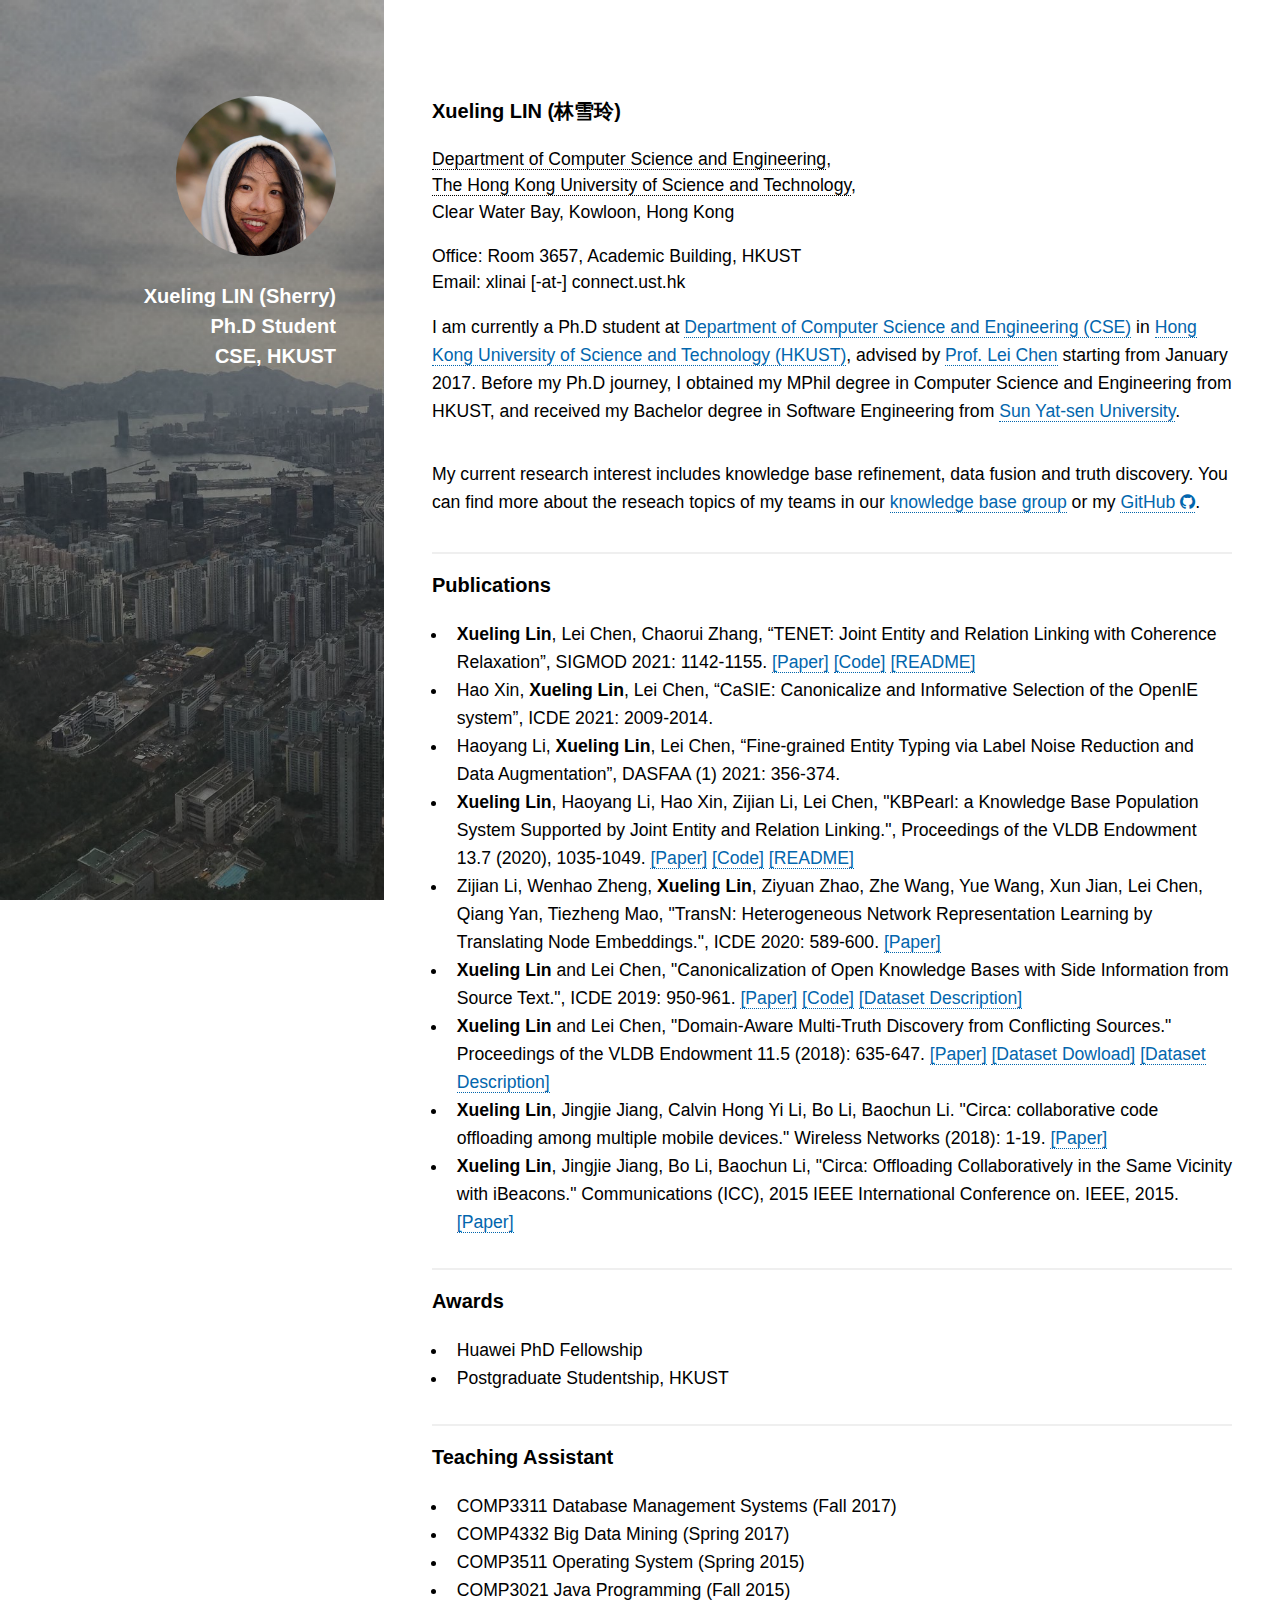
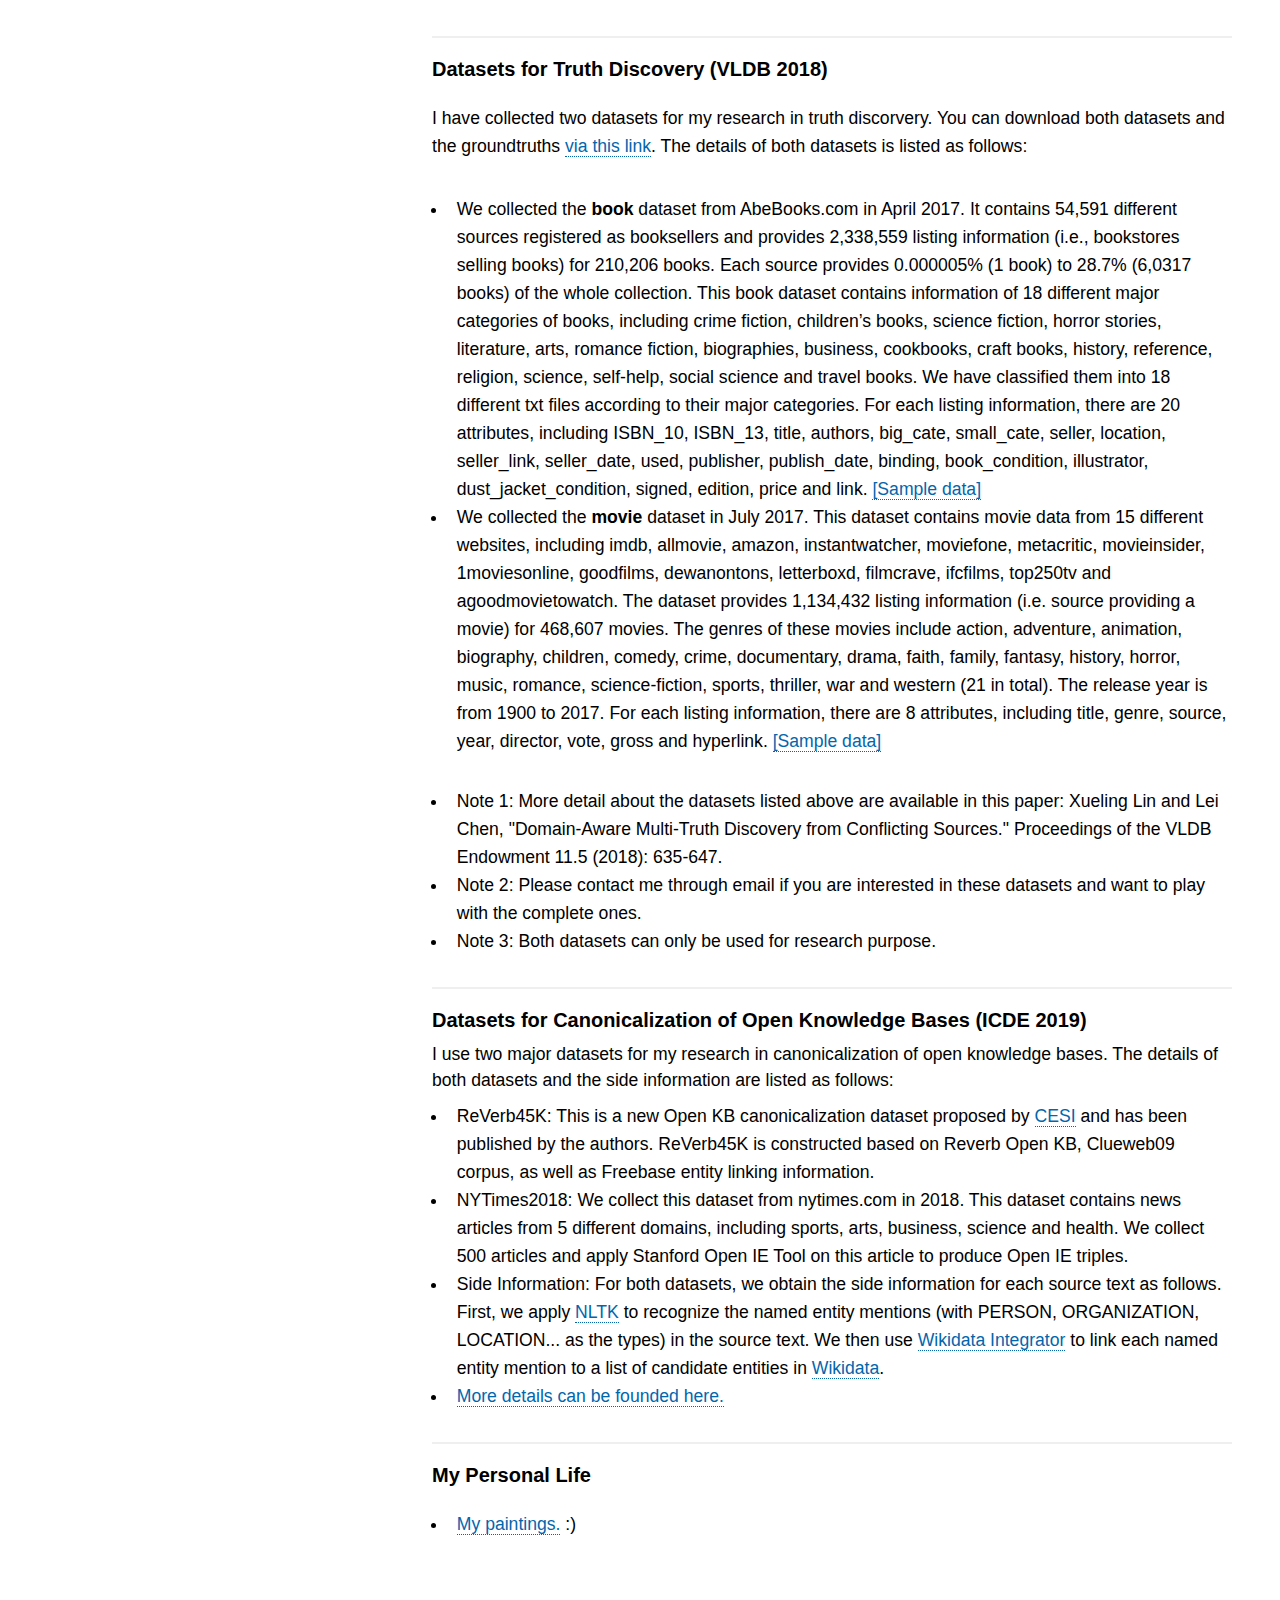
==== index.html @ dffdefed "removed duplicate links." ====
<!DOCTYPE HTML>

<html>
	<head>
		<title>Xueling Lin | The Hong Kong University of Science and Technology | CSE | HKUST</title>
		<meta http-equiv="content-type" content="text/html; charset=utf-8" />
		<meta name="description" content="" />
		<meta name="keywords" content="" />
		<!--[if lte IE 8]><script src="css/ie/html5shiv.js"></script><![endif]-->
		<script src="/js/jquery.min.js"></script>
		<script src="/js/jquery.poptrox.min.js"></script>
		<script src="/js/skel.min.js"></script>
		<script src="/js/init.js"></script>
		<noscript>
			<link rel="stylesheet" href="css/skel.css" />
			<link rel="stylesheet" href="css/style.css" />
			<link rel="stylesheet" href="css/style-xlarge.css" />
		</noscript>
		<!--[if lte IE 8]><link rel="stylesheet" href="css/ie/v8.css" /><![endif]-->
	</head>
	<body id="top">

		<!-- Header -->
			<header id="header">
				<a href="index.html" class="image avatar"><img src="images/sherry3.jpg" alt="" /></a>
				<h1><strong>Xueling LIN (Sherry)</strong></h1>
				<h1><strong>Ph.D Student</strong></h1>
				<h1><strong>CSE, HKUST</strong></h1>
			</header>

		<!-- Main -->
			<div id="main">


		
				<!-- About me -->
					<section id="aboutme">
						<header class="major">
							<h3><strong>Xueling LIN (林雪玲)</strong></h3>
						</header>
						<h4><a href= 'https://www.cse.ust.hk'>Department of Computer Science and Engineering</a>,</br>
						<a href= 'https://www.ust.hk'>The Hong Kong University of Science and Technology</a>,</br>
							Clear Water Bay, Kowloon, Hong Kong
						</h4>

						<h4>Office: Room 3657, Academic Building, HKUST</br>
						Email: xlinai [-at-] connect.ust.hk</br>
						</h4>


						<p>I am currently a Ph.D student at <a href= 'https://www.cse.ust.hk'>Department of Computer Science and Engineering (CSE)</a> in <a href= 'https://www.ust.hk'>Hong Kong University of Science and Technology (HKUST)</a>,
							advised by <a href= 'https://www.cse.ust.hk/~leichen'>Prof. Lei Chen</a> starting from January 2017.
							Before my Ph.D journey, I obtained my MPhil degree in Computer Science and Engineering from HKUST, and received my Bachelor degree in Software Engineering from <a href= 'http://www.sysu.edu.cn/en/index.htm'>Sun Yat-sen University</a>.</p>

						<p>My current research interest includes knowledge base refinement, data fusion and truth discovery. You can find more about the reseach topics of my teams in our <a href ='http://www.cse.ust.hk/knowledgegraph/home.html'>knowledge base group</a> or my <a href="https://github.com/heathersherry/Knowledge-Graph-Tutorials-and-Papers"> GitHub <span class="icon fa-github"></span></a>.</p>




					</section>

				<!-- Publication -->
					<section id="publications">
						<header class="major">
							<h3><strong>Publications</strong></h3>
						</header>

						<ul>
							<li><strong>Xueling Lin</strong>, Lei Chen, Chaorui Zhang, “TENET: Joint Entity and Relation Linking with Coherence Relaxation”, SIGMOD 2021: 1142-1155. <a href = 'https://dl.acm.org/doi/abs/10.1145/3448016.3457280'>[Paper]</a> <a href = 'https://hkustconnect-my.sharepoint.com/:u:/g/personal/xlinai_connect_ust_hk/EaRjU_KFSOJCuHzCcygSL7IBxl8lqe4iISx93zlBzkCWvg?e=opdPIr'>[Code]</a> <a href = 'https://hkustconnect-my.sharepoint.com/:t:/g/personal/xlinai_connect_ust_hk/ESExjk3FF8lChSJK9nRPY_sBJjX0nsxCB8EDrFoN1T3Ycw'>[README]</a>
							</li>

							<li>Hao Xin, <strong>Xueling Lin</strong>, Lei Chen, “CaSIE: Canonicalize and Informative Selection of the OpenIE system”, ICDE 2021: 2009-2014.</li>

							<li>Haoyang Li, <strong>Xueling Lin</strong>, Lei Chen, “Fine-grained Entity Typing via Label Noise Reduction and Data Augmentation”, DASFAA (1) 2021: 356-374.</li>

							<li><strong>Xueling Lin</strong>, Haoyang Li, Hao Xin, Zijian Li, Lei Chen, "KBPearl: a Knowledge Base Population System Supported by Joint Entity and Relation Linking.", Proceedings of the VLDB Endowment 13.7 (2020), 1035-1049. <a href = 'http://www.vldb.org/pvldb/vol13/p1035-lin.pdf'>[Paper]</a> <a href = 'https://hkustconnect-my.sharepoint.com/:u:/g/personal/xlinai_connect_ust_hk/EZ5PrENE9LxAjJoLRTkXASsBiFevfbdPUpHPqjJeMvzJzQ?e=MYmS6N'>[Code]</a> <a href = 'https://hkustconnect-my.sharepoint.com/:t:/g/personal/xlinai_connect_ust_hk/EV7j5kwUJn1DqCeILFaocIwBf9FYYcX946Qltha10u5Rzg?e=Hcl3N1'>[README]</a>
							</li>

							<li>Zijian Li, Wenhao Zheng, <strong>Xueling Lin</strong>, Ziyuan Zhao, Zhe Wang, Yue Wang, Xun Jian, Lei Chen, Qiang Yan, Tiezheng Mao, "TransN: Heterogeneous Network Representation Learning by Translating Node Embeddings.", ICDE 2020: 589-600. <a href = 'https://ieeexplore.ieee.org/abstract/document/9101372'>[Paper]</a>
							</li>

							<li><strong>Xueling Lin</strong> and Lei Chen, "Canonicalization of Open Knowledge Bases with Side Information from Source Text.", ICDE 2019: 950-961. <a href = 'https://ieeexplore.ieee.org/stamp/stamp.jsp?arnumber=8731346'>[Paper]</a> <a href = 'https://hkustconnect-my.sharepoint.com/:u:/g/personal/xlinai_connect_ust_hk/EdgENDne8MpNhbmOCDJF5GIBfzbSSDkD58y0bXpyeRqYGQ?e=X38Sez'>[Code]</a> <a href = 'ICDE2019_data.html'>[Dataset Description]</a>
							</li>

							<li><strong>Xueling Lin</strong> and Lei Chen, "Domain-Aware Multi-Truth Discovery from Conflicting Sources." Proceedings of the VLDB Endowment 11.5 (2018): 635-647.
							<a href = 'http://www.vldb.org/pvldb/vol11/p635-lin.pdf'>[Paper]</a> <a href = 'https://hkustconnect-my.sharepoint.com/:f:/g/personal/xlinai_connect_ust_hk/EpcrSAv6AXBGmklsI3ze354BBHP9Q6r1cVKH2mw93CMARg?e=aPUT58'>[Dataset Dowload]</a> <a href = '#dataset1'>[Dataset Description]</a>
							</li>

							<li><strong>Xueling Lin</strong>, Jingjie Jiang, Calvin Hong Yi Li, Bo Li, Baochun Li. "Circa: collaborative code offloading among multiple mobile devices." Wireless Networks (2018): 1-19.
							<a href = 'https://link.springer.com/article/10.1007/s11276-018-1824-y'>[Paper]</a>
							</li>

							<li><strong>Xueling Lin</strong>, Jingjie Jiang, Bo Li, Baochun Li, "Circa: Offloading Collaboratively in the Same Vicinity with iBeacons." Communications (ICC), 2015 IEEE International Conference on. IEEE, 2015.
							<a href = 'https://ieeexplore.ieee.org/abstract/document/7248908/'>[Paper]</a>
							</li>
						</ul>

					</section>

				 <!-- Awards-->
					<section id="awards">
						<header class="major">
							<h3><strong>Awards</strong></h3>
						</header>

						<ul>
							<li>Huawei PhD Fellowship</li>
							<li>Postgraduate Studentship, HKUST</li>
						</ul>

					</section>

				<!-- Teaching -->
					<section id="teaching">
						<header class="major">
							<h3><strong>Teaching Assistant</strong></h3>
						</header>
						<ul>
							<li>COMP3311 Database Management Systems (Fall 2017)</li>
							<li>COMP4332 Big Data Mining (Spring 2017)</li>
							<li>COMP3511 Operating System (Spring 2015)</li>
							<li>COMP3021 Java Programming (Fall 2015)</li>
						</ul>
						<!--
						<ul>
							<li>COMP3311 Database Management Systems, Fall 2017. Teaching Assistant.</li>
							<li>COMP4332 Big Data Mining, Spring 2017. Teaching Assistant.</li>
							<li>COMP3511 Operating System, Spring 2015. Teaching Assistant.</li>
							<li>COMP3511 Operating System, Fall 2014. Teaching Assistant.</li>
							<li>COMP3021 Java Programming, Spring 2014. Teaching Assistant.</li>
						</ul>
						-->

					</section>

				<!-- Dataset -->
					<section id="dataset1">
						<header class="major">
							<h3><strong>Datasets for Truth Discovery (VLDB 2018)</strong></h3>
						</header>

						<p>I have collected two datasets for my research in truth discorvery. You can download both datasets and the groundtruths <a href = 'https://hkustconnect-my.sharepoint.com/:f:/g/personal/xlinai_connect_ust_hk/EpcrSAv6AXBGmklsI3ze354BBHP9Q6r1cVKH2mw93CMARg?e=aPUT58'>via this link</a>. The details of both datasets is listed as follows:</p>
						<ul>
							<li>We collected the <b>book</b> dataset from AbeBooks.com in April 2017. It contains 54,591 different sources registered as booksellers and provides 2,338,559 listing information (i.e., bookstores selling books) for 210,206 books. Each source provides 0.000005% (1 book) to 28.7% (6,0317 books) of the whole collection.
								This book dataset contains information of 18 different major categories of books, including crime fiction, children’s books, science fiction, horror stories, literature, arts, romance fiction, biographies, business, cookbooks, craft books, history, reference, religion, science, self-help, social science and travel books.
								We have classified them into 18 different txt files according to their major categories. For each listing information, there are 20 attributes, including ISBN_10, ISBN_13, title, authors, big_cate, small_cate, seller, location, seller_link, seller_date, used, publisher, publish_date, binding, book_condition, illustrator, dust_jacket_condition, signed, edition, price and link.
							<a href = 'data/book_sample_data.txt'>[Sample data]</a>
							</li>

							<li>We collected the <strong>movie</strong> dataset in July 2017. This dataset contains movie data from 15 different websites, including imdb, allmovie, amazon, instantwatcher, moviefone, metacritic, movieinsider, 1moviesonline, goodfilms, dewanontons, letterboxd, filmcrave, ifcfilms, top250tv and agoodmovietowatch. The dataset provides 1,134,432 listing information (i.e. source providing a movie) for 468,607 movies. The genres of these movies include action, adventure, animation, biography, children, comedy, crime, documentary, drama, faith, family, fantasy, history, horror, music, romance, science-fiction, sports, thriller, war and western (21 in total). The release year is from 1900 to 2017. For each listing information, there are 8 attributes, including title, genre, source, year, director, vote, gross and hyperlink.
							<a href = 'data/movie_sample_data.txt'>[Sample data]</a>
							</li>

						</ul>

						<ul>
						<li>Note 1: More detail about the datasets listed above are available in this paper: Xueling Lin and Lei Chen, "Domain-Aware Multi-Truth Discovery from Conflicting Sources." Proceedings of the VLDB Endowment 11.5 (2018): 635-647.
						</li>
						<li>Note 2: Please contact me through email if you are interested in these datasets and want to play with the complete ones.</li>
						<li>Note 3: Both datasets can only be used for research purpose.</li>
						</ul>

					</section>

					<!-- Dataset -->
					<section id="dataset2">
						<header class="major">
							<h3><strong>Datasets for Canonicalization of Open Knowledge Bases (ICDE 2019)</strong></h3>
							<p>I use two major datasets for my research in canonicalization of open knowledge bases. The details of both datasets and the side information are listed as follows:</p>
							<ul>
								<li> ReVerb45K: This is a new Open KB canonicalization dataset proposed by <a href = 'http://malllabiisc.github.io/publications/papers/cesi_www18.pdf'>CESI</a> and has been published by the authors. ReVerb45K is constructed based on Reverb Open KB, Clueweb09 corpus, as well as Freebase entity linking information. 
								</li>

								<li> NYTimes2018: We collect this dataset from nytimes.com in 2018. This dataset contains news articles from 5 different domains, including sports, arts, business, science and health. We collect 500 articles and apply Stanford Open IE Tool on this article to produce Open IE triples. 
								</li>

								<li> Side Information: For both datasets, we obtain the side information for each source text as follows. First, we apply <a href = 'https://www.nltk.org/'>NLTK</a> to recognize the named entity mentions (with PERSON, ORGANIZATION, LOCATION... as the types) in the source text. We then use <a href="https://github.com/SuLab/WikidataIntegrator"> Wikidata Integrator</a> to link each named entity mention to a list of candidate entities in <a href="https://www.wikidata.org/wiki/Wikidata:Main_Page">Wikidata</a>.
								</li>

								<li> <a href="ICDE2019_data.html">More details can be founded here.</a>
								</li>

							</ul>
						</header>
					</section>	
                    
					<!-- Personal Life -->
					<section id="two">

						<header class="major">
							<h3><strong>My Personal Life</strong></h3>
						</header>
						<ul>
							<!--<li>I love taking photos in my spare time. Welcome to visit my Instgram <a href="https://www.instagram.com/heathersherrylin/" class="icon fa-instagram"><span class="label">Instagram</span></a>. :)</li>-->
							<li><a href="paintings.html">My paintings.</a> :)</li>

						</ul>

						<!--<ul class="actions">
							<li><a href="#" class="button">Full Portfolio</a></li>
						</ul>-->
					</section>









				

			</div>
			
		<!-- Footer -->
		<!--
			<footer id="footer">
				<ul class="icons">

					<li><a href="https://www.instagram.com/heathersherrylin/" class="icon fa-instagram"><span class="label">Instagram</span></a></li>
					<li><a href="#" class="icon fa-envelope-o"><span class="label">Email</span></a></li>
				</ul>
				<ul class="copyright">
					Last updated by Xueling Lin on 25 Feb, 2019.
				</ul>
			</footer>
		-->

	</body>
</html>
---- css/skel.css ----
/* Resets (http://meyerweb.com/eric/tools/css/reset/ | v2.0 | 20110126 | License: none (public domain)) */

	html,body,div,span,applet,object,iframe,h1,h2,h3,h4,h5,h6,p,blockquote,pre,a,abbr,acronym,address,big,cite,code,del,dfn,em,img,ins,kbd,q,s,samp,small,strike,strong,sub,sup,tt,var,b,u,i,center,dl,dt,dd,ol,ul,li,fieldset,form,label,legend,table,caption,tbody,tfoot,thead,tr,th,td,article,aside,canvas,details,embed,figure,figcaption,footer,header,hgroup,menu,nav,output,ruby,section,summary,time,mark,audio,video{margin:0;padding:0;border:0;font-size:100%;font:inherit;vertical-align:baseline;}article,aside,details,figcaption,figure,footer,header,hgroup,menu,nav,section{display:block;}body{line-height:1;}ol,ul{list-style:none;}blockquote,q{quotes:none;}blockquote:before,blockquote:after,q:before,q:after{content:'';content:none;}table{border-collapse:collapse;border-spacing:0;}body{-webkit-text-size-adjust:none}

/* Box Model */

	*, *:before, *:after {
		-moz-box-sizing: border-box;
		-webkit-box-sizing: border-box;
		box-sizing: border-box;
	}

/* Container */

	.container {
		margin-left: auto;
		margin-right: auto;
		
		/* width: (containers) */
		width: 100%;
	}

	/* Modifiers */

		/* 125% */
			.container.\31 25\25 {
				width: 100%;
				
				/* max-width: (containers * 1.25) */
				max-width: 125%;

				/* min-width: (containers) */
				min-width: 100%;
			}

		/* 75% */
			.container.\37 5\25 {
				
				/* width: (containers * 0.75) */
				width: 75%;

			}

		/* 50% */
			.container.\35 0\25 {
				
				/* width: (containers * 0.50) */
				width: 50%;

			}

		/* 25% */
			.container.\32 5\25 {
				
				/* width: (containers * 0.25) */
				width: 25%;

			}

/* Grid */

	.row {
		border-bottom: solid 1px transparent;
	}

	.row > * {
		float: left;
	}
	
	.row:after, .row:before {
		content: '';
		display: block;
		clear: both;
		height: 0;
	}
	
	.row.uniform > * > :first-child {
		margin-top: 0;
	}
	
	.row.uniform > * > :last-child {
		margin-bottom: 0;
	}

	/* Gutters */

		/* Normal */
		
			.row > * {
				/* padding: (gutters.horizontal) 0 0 (gutters.vertical) */
				padding: 0 0 0 2.5em;
			}

			.row {
				/* margin: -(gutters.horizontal) 0 -1px -(gutters.vertical) */
				margin: 0 0 -1px -2.5em;
			}
			
			.row.uniform > * {
				/* padding: (gutters.vertical) 0 0 (gutters.vertical) */
				padding: 2.5em 0 0 2.5em;
			}

			.row.uniform {
				/* margin: -(gutters.vertical) 0 -1px -(gutters.vertical) */
				margin: -2.5em 0 -1px -2.5em;
			}
			
		/* 200% */
		
			.row.\32 00\25 > * {
				/* padding: (gutters.horizontal) 0 0 (gutters.vertical) */
				padding: 0 0 0 5em;
			}

			.row.\32 00\25 {
				/* margin: -(gutters.horizontal) 0 -1px -(gutters.vertical) */
				margin: 0 0 -1px -5em;
			}

			.row.uniform.\32 00\25 > * {
				/* padding: (gutters.vertical) 0 0 (gutters.vertical) */
				padding: 5em 0 0 5em;
			}

			.row.uniform.\32 00\25 {
				/* margin: -(gutters.vertical) 0 -1px -(gutters.vertical) */
				margin: -5em 0 -1px -5em;
			}

		/* 150% */
		
			.row.\31 50\25 > * {
				/* padding: (gutters.horizontal) 0 0 (gutters.vertical) */
				padding: 0 0 0 3.75em;
			}

			.row.\31 50\25 {
				/* margin: -(gutters.horizontal) 0 -1px -(gutters.vertical) */
				margin: 0 0 -1px -3.75em;
			}

			.row.uniform.\31 50\25 > * {
				/* padding: (gutters.vertical) 0 0 (gutters.vertical) */
				padding: 3.75em 0 0 3.75em;
			}

			.row.uniform.\31 50\25 {
				/* margin: -(gutters.vertical) 0 -1px -(gutters.vertical) */
				margin: -3.75em 0 -1px -3.75em;
			}

		/* 50% */
		
			.row.\35 0\25 > * {
				/* padding: (gutters.horizontal) 0 0 (gutters.vertical) */
				padding: 0 0 0 1.25em;
			}

			.row.\35 0\25 {
				/* margin: -(gutters.horizontal) 0 -1px -(gutters.vertical) */
				margin: 0 0 -1px -1.25em;
			}

			.row.uniform.\35 0\25 > * {
				/* padding: (gutters.vertical) 0 0 (gutters.vertical) */
				padding: 1.25em 0 0 1.25em;
			}

			.row.uniform.\35 0\25 {
				/* margin: -(gutters.vertical) 0 -1px -(gutters.vertical) */
				margin: -1.25em 0 -1px -1.25em;
			}

		/* 25% */
		
			.row.\32 5\25 > * {
				/* padding: (gutters.horizontal) 0 0 (gutters.vertical) */
				padding: 0 0 0 0.625em;
			}

			.row.\32 5\25 {
				/* margin: -(gutters.horizontal) 0 -1px -(gutters.vertical) */
				margin: 0 0 -1px -0.625em;
			}

			.row.uniform.\32 5\25 > * {
				/* padding: (gutters.vertical) 0 0 (gutters.vertical) */
				padding: 0.625em 0 0 0.625em;
			}

			.row.uniform.\32 5\25 {
				/* margin: -(gutters.vertical) 0 -1px -(gutters.vertical) */
				margin: -0.625em 0 -1px -0.625em;
			}

		/* 0% */
		
			.row.\30 \25 > * {
				padding: 0;
			}

			.row.\30 \25 {
				margin: 0 0 -1px 0;
			}

	/* Cells */

		.\31 2u, .\31 2u\24, .\31 2u\28 1\29, .\31 2u\24\28 1\29 { width: 100%; clear: none; }
		.\31 1u, .\31 1u\24, .\31 1u\28 1\29, .\31 1u\24\28 1\29 { width: 91.6666666667%; clear: none; }
		.\31 0u, .\31 0u\24, .\31 0u\28 1\29, .\31 0u\24\28 1\29 { width: 83.3333333333%; clear: none; }
		.\39 u, .\39 u\24, .\39 u\28 1\29, .\39 u\24\28 1\29 { width: 75%; clear: none; }
		.\38 u, .\38 u\24, .\38 u\28 1\29, .\38 u\24\28 1\29 { width: 66.6666666667%; clear: none; }
		.\37 u, .\37 u\24, .\37 u\28 1\29, .\37 u\24\28 1\29 { width: 58.3333333333%; clear: none; }
		.\36 u, .\36 u\24, .\36 u\28 1\29, .\36 u\24\28 1\29 { width: 50%; clear: none; }
		.\35 u, .\35 u\24, .\35 u\28 1\29, .\35 u\24\28 1\29 { width: 41.6666666667%; clear: none; }
		.\34 u, .\34 u\24, .\34 u\28 1\29, .\34 u\24\28 1\29 { width: 33.3333333333%; clear: none; }
		.\33 u, .\33 u\24, .\33 u\28 1\29, .\33 u\24\28 1\29 { width: 25%; clear: none; }
		.\32 u, .\32 u\24, .\32 u\28 1\29, .\32 u\24\28 1\29 { width: 16.6666666667%; clear: none; }
		.\31 u, .\31 u\24, .\31 u\28 1\29, .\31 u\24\28 1\29 { width: 8.3333333333%; clear: none; }

		.\31 2u\24 + *, .\31 2u\24\28 1\29 + *,
		.\31 1u\24 + *, .\31 1u\24\28 1\29 + *,
		.\31 0u\24 + *, .\31 0u\24\28 1\29 + *,
		.\39 u\24 + *, .\39 u\24\28 1\29 + *,
		.\38 u\24 + *, .\38 u\24\28 1\29 + *,
		.\37 u\24 + *, .\37 u\24\28 1\29 + *,
		.\36 u\24 + *, .\36 u\24\28 1\29 + *,
		.\35 u\24 + *, .\35 u\24\28 1\29 + *,
		.\34 u\24 + *, .\34 u\24\28 1\29 + *,
		.\33 u\24 + *, .\33 u\24\28 1\29 + *,
		.\32 u\24 + *, .\32 u\24\28 1\29 + *,
		.\31 u\24  + *,  .\31 u\24\28 1\29 + * {
			clear: left;
		}
			
		.\-11u { margin-left: 91.6666666667% }
		.\-10u { margin-left: 83.3333333333% }
		.\-9u { margin-left: 75% }
		.\-8u { margin-left: 66.6666666667% }
		.\-7u { margin-left: 58.3333333333% }
		.\-6u { margin-left: 50% }
		.\-5u { margin-left: 41.6666666667% }
		.\-4u { margin-left: 33.3333333333% }
		.\-3u { margin-left: 25% }
		.\-2u { margin-left: 16.6666666667% }
		.\-1u { margin-left: 8.3333333333% }
---- css/style.css ----
@import url(font-awesome.min.css);
/*@import url("http://fonts.useso.com/css?family=Source+Sans+Pro:400,400italic");*/

/* Basic */

	body {
		background: #fff;
	}

		body.is-loading *, body.is-loading *:before, body.is-loading *:after {
			-moz-animation: none !important;
			-webkit-animation: none !important;
			-o-animation: none !important;
			-ms-animation: none !important;
			animation: none !important;
			-moz-transition: none !important;
			-webkit-transition: none !important;
			-o-transition: none !important;
			-ms-transition: none !important;
			transition: none !important;
		}

	body, input, select, textarea {
		color: #000;
		font-family: "Source Sans Pro", Helvetica, sans-serif;
		font-size: 16pt;
		font-weight: 400;
		line-height: 1.75em;
	}

	a {
		-moz-transition: color 0.2s ease-in-out, border-color 0.2s ease-in-out;
		-webkit-transition: color 0.2s ease-in-out, border-color 0.2s ease-in-out;
		-o-transition: color 0.2s ease-in-out, border-color 0.2s ease-in-out;
		-ms-transition: color 0.2s ease-in-out, border-color 0.2s ease-in-out;
		transition: color 0.2s ease-in-out, border-color 0.2s ease-in-out;
		border-bottom: dotted 1px;
		color: #0266ad;
		text-decoration: none;
	}

		a:hover {
			border-bottom-color: transparent;
			color: #0266ad !important;
			text-decoration: none;
		}

	strong, b {
		color: #000000;
		font-weight: 700;
	}

	em, i {
		font-style: italic;
	}

	p {
		margin: 0 0 2em 0;
		font-size: 1.1em;
	}
	li {
		font-size: 1.1em;
	}

	h1, h2, h3, h4, h5, h6 {
		color: #000000;
		line-height: 1em;
		margin: 0 0 1em 0;
	}

		h1 a, h2 a, h3 a, h4 a, h5 a, h6 a {
			color: inherit;
			text-decoration: none;
		}

	h1 {
		font-size: 1.2em;
		line-height: 1.2em;
	}

	h2 {
		font-size: 1.5em;
		line-height: 1.5em;
		
	}

	h3 {
		font-size: 1.25em;
		line-height: 1.5em;
	}

	h4 {
		font-size: 1.1em;
		line-height: 1.5em;
	}

	h5 {
		font-size: 0.9em;
		line-height: 1.5em;
	}

	h6 {
		font-size: 0.7em;
		line-height: 1.5em;
	}

	sub {
		font-size: 0.8em;
		position: relative;
		top: 0.5em;
	}

	sup {
		font-size: 0.8em;
		position: relative;
		top: -0.5em;
	}

	hr {
		border: 0;
		border-bottom: solid 2px #efefef;
		margin: 2em 0;
	}

		hr.major {
			margin: 3em 0;
		}

	blockquote {
		border-left: solid 6px #efefef;
		font-style: italic;
		margin: 0 0 2em 0;
		padding: 0.5em 0 0.5em 1.5em;
	}

	code {
		background: #f7f7f7;
		border-radius: 0.35em;
		border: solid 2px #efefef;
		font-family: "Courier New", monospace;
		font-size: 0.9em;
		margin: 0 0.25em;
		padding: 0.25em 0.65em;
	}

	pre {
		-webkit-overflow-scrolling: touch;
		font-family: "Courier New", monospace;
		font-size: 0.9em;
		margin: 0 0 2em 0;
	}

		pre code {
			display: block;
			line-height: 1.75em;
			padding: 1em 1.5em;
			overflow-x: auto;
		}

	.align-left {
		text-align: left;
	}

	.align-center {
		text-align: center;
	}

	.align-right {
		text-align: right;
	}
	
	.copyrights{text-indent:-9999px;height:0;line-height:0;font-size:0;overflow:hidden;}

/* Section/Article */

	section.special, article.special {
		text-align: center;
	}
	header.major h3 {
		font-weight: 1000;
	}
	header p {
		color: #000000;
		position: relative;
		margin: 0 0 0.5em 0;
	}

	header h2 + p {
		font-size: 1.25em;
		margin-top: -1em;
		line-height: 1.5em;
	}

	header h3 + p {
		font-size: 1.1em;
		margin-top: -0.8em;
		line-height: 1.5em;
		
	}

	header h4 + p,
	header h5 + p,
	header h6 + p {
		font-size: 0.9em;
		margin-top: -0.6em;
		line-height: 1.5em;
	}

	header.major h2 {
		font-size: 2em;
	}
	

/* Form */

	form {
		margin: 0 0 2em 0;
	}

	label {
		color: #787878;
		display: block;
		font-size: 0.9em;
		font-weight: 400;
		margin: 0 0 1em 0;
	}

	input[type="text"],
	input[type="password"],
	input[type="email"],
	select,
	textarea {
		-moz-appearance: none;
		-webkit-appearance: none;
		-o-appearance: none;
		-ms-appearance: none;
		appearance: none;
		background: #f7f7f7;
		border-radius: 0.35em;
		border: solid 2px transparent;
		color: inherit;
		display: block;
		outline: 0;
		padding: 0 0.75em;
		text-decoration: none;
		width: 100%;
	}

		input[type="text"]:invalid,
		input[type="password"]:invalid,
		input[type="email"]:invalid,
		select:invalid,
		textarea:invalid {
			box-shadow: none;
		}

		input[type="text"]:focus,
		input[type="password"]:focus,
		input[type="email"]:focus,
		select:focus,
		textarea:focus {
			border-color: #49bf9d;
		}

	.select-wrapper {
		text-decoration: none;
		display: block;
		position: relative;
	}

		.select-wrapper:before {
			-moz-osx-font-smoothing: grayscale;
			-webkit-font-smoothing: antialiased;
			font-family: FontAwesome;
			font-style: normal;
			font-weight: normal;
			text-transform: none !important;
		}

		.select-wrapper:before {
			color: #dfdfdf;
			content: '\f078';
			display: block;
			height: 2.75em;
			line-height: 2.75em;
			pointer-events: none;
			position: absolute;
			right: 0;
			text-align: center;
			top: 0;
			width: 2.75em;
		}

		.select-wrapper select::-ms-expand {
			display: none;
		}

	input[type="text"],
	input[type="password"],
	input[type="email"],
	select {
		height: 2.75em;
	}

	textarea {
		padding: 0.75em;
	}

	input[type="checkbox"],
	input[type="radio"] {
		-moz-appearance: none;
		-webkit-appearance: none;
		-o-appearance: none;
		-ms-appearance: none;
		appearance: none;
		display: block;
		float: left;
		margin-right: -2em;
		opacity: 0;
		width: 1em;
		z-index: -1;
	}

		input[type="checkbox"] + label,
		input[type="radio"] + label {
			text-decoration: none;
			color: #a2a2a2;
			cursor: pointer;
			display: inline-block;
			font-size: 1em;
			font-weight: 400;
			padding-left: 2.4em;
			padding-right: 0.75em;
			position: relative;
		}

			input[type="checkbox"] + label:before,
			input[type="radio"] + label:before {
				-moz-osx-font-smoothing: grayscale;
				-webkit-font-smoothing: antialiased;
				font-family: FontAwesome;
				font-style: normal;
				font-weight: normal;
				text-transform: none !important;
			}

			input[type="checkbox"] + label:before,
			input[type="radio"] + label:before {
				background: #f7f7f7;
				border-radius: 0.35em;
				border: solid 2px transparent;
				content: '';
				display: inline-block;
				height: 1.65em;
				left: 0;
				line-height: 1.58125em;
				position: absolute;
				text-align: center;
				top: 0;
				width: 1.65em;
			}

		input[type="checkbox"]:checked + label:before,
		input[type="radio"]:checked + label:before {
			background: #787878;
			border-color: #787878;
			color: #fff;
			content: '\f00c';
		}

		input[type="checkbox"]:focus + label:before,
		input[type="radio"]:focus + label:before {
			border-color: #49bf9d;
		}

	input[type="checkbox"] + label:before {
		border-radius: 0.35em;
	}

	input[type="radio"] + label:before {
		border-radius: 100%;
	}

	::-webkit-input-placeholder {
		color: #b2b2b2 !important;
		opacity: 1.0;
	}

	:-moz-placeholder {
		color: #b2b2b2 !important;
		opacity: 1.0;
	}

	::-moz-placeholder {
		color: #b2b2b2 !important;
		opacity: 1.0;
	}

	:-ms-input-placeholder {
		color: #b2b2b2 !important;
		opacity: 1.0;
	}

	.formerize-placeholder {
		color: #b2b2b2 !important;
		opacity: 1.0;
	}

/* Box */

	.box {
		border-radius: 0.35em;
		border: solid 2px #efefef;
		margin-bottom: 2em;
		padding: 1.5em;
	}

		.box > :last-child,
		.box > :last-child > :last-child,
		.box > :last-child > :last-child > :last-child {
			margin-bottom: 0;
		}

		.box.alt {
			border: 0;
			border-radius: 0;
			padding: 0;
		}

/* Icon */

	.icon {
		text-decoration: none;
		border-bottom: none;
		position: relative;
	}

		.icon:before {
			-moz-osx-font-smoothing: grayscale;
			-webkit-font-smoothing: antialiased;
			font-family: FontAwesome;
			font-style: normal;
			font-weight: normal;
			text-transform: none !important;
		}

		.icon > .label {
			display: none;
		}

/* Image */

	.image {
		border-radius: 0.35em;
		border: 0;
		display: inline-block;
		position: relative;
	}

		.image:before {
			-moz-transition: opacity 0.2s ease-in-out;
			-webkit-transition: opacity 0.2s ease-in-out;
			-o-transition: opacity 0.2s ease-in-out;
			-ms-transition: opacity 0.2s ease-in-out;
			transition: opacity 0.2s ease-in-out;
			background: url("images/overlay.png");
			border-radius: 0.35em;
			content: '';
			display: block;
			height: 100%;
			left: 0;
			opacity: 0.5;
			position: absolute;
			top: 0;
			width: 100%;
		}

		.image.thumb {
			text-align: center;
		}

			.image.thumb:after {
				-moz-transition: opacity 0.2s ease-in-out;
				-webkit-transition: opacity 0.2s ease-in-out;
				-o-transition: opacity 0.2s ease-in-out;
				-ms-transition: opacity 0.2s ease-in-out;
				transition: opacity 0.2s ease-in-out;
				border-radius: 0.35em;
				border: solid 3px rgba(255, 255, 255, 0.5);
				color: #fff;
				content: 'View';
				display: inline-block;
				font-size: 0.8em;
				font-weight: 400;
				left: 50%;
				line-height: 2.25em;
				margin: -1.25em 0 0 -3em;
				opacity: 0;
				padding: 0 1.5em;
				position: absolute;
				text-align: center;
				text-decoration: none;
				top: 50%;
				white-space: nowrap;
			}

			.image.thumb:hover:after {
				opacity: 1.0;
			}

			.image.thumb:hover:before {
				background: url("images/overlay.png"), url("images/overlay.png");
				opacity: 1.0;
			}

		.image img {
			border-radius: 0.35em;
			display: block;
		}

		.image.left {
			float: left;
			margin: 0 1.5em 1em 0;
			top: 0.25em;
		}

		.image.right {
			float: right;
			margin: 0 0 1em 1.5em;
			top: 0.25em;
		}

		.image.left, .image.right {
			max-width: 40%;
		}

			.image.left img, .image.right img {
				width: 100%;
			}

		.image.fit {
			display: block;
			margin: 0 0 2em 0;
			width: 100%;
		}

			.image.fit img {
				width: 100%;
			}

		.image.avatar {
			border-radius: 100%;
		}

			.image.avatar:before {
				display: none;
			}

			.image.avatar img {
				border-radius: 100%;
				width: 100%;
			}

/* List */

	ol {
		list-style: decimal;
		margin: 0 0 2em 0;
		padding-left: 1.25em;
	}

		ol li {
			padding-left: 0.25em;
		}

	ul {
		list-style: disc;
		margin: 0 0 2em 0;
		padding-left: 1em;
	}

		ul li {
			padding-left: 0.5em;
		}

		ul.alt {
			list-style: none;
			padding-left: 0;
		}

			ul.alt li {
				border-top: solid 2px #efefef;
				padding: 0.5em 0;
			}

				ul.alt li:first-child {
					border-top: 0;
					padding-top: 0;
				}

		ul.icons {
			cursor: default;
			list-style: none;
			padding-left: 0;
		}

			ul.icons li {
				display: inline-block;
				padding: 0 1em 0 0;
			}

				ul.icons li:last-child {
					padding-right: 0;
				}

				ul.icons li .icon:before {
					font-size: 1.5em;
				}

		ul.actions {
			cursor: default;
			list-style: none;
			padding-left: 0;
		}

			ul.actions li {
				display: inline-block;
				padding: 0 1em 0 0;
				vertical-align: middle;
			}

				ul.actions li:last-child {
					padding-right: 0;
				}

			ul.actions.small li {
				padding: 0 0.5em 0 0;
			}

			ul.actions.vertical li {
				display: block;
				padding: 1em 0 0 0;
			}

				ul.actions.vertical li:first-child {
					padding-top: 0;
				}

				ul.actions.vertical li > * {
					margin-bottom: 0;
				}

			ul.actions.vertical.small li {
				padding: 0.5em 0 0 0;
			}

				ul.actions.vertical.small li:first-child {
					padding-top: 0;
				}

			ul.actions.fit {
				display: table;
				margin-left: -1em;
				padding: 0;
				table-layout: fixed;
				width: calc(100% + 1em);
			}

				ul.actions.fit li {
					display: table-cell;
					padding: 0 0 0 1em;
				}

					ul.actions.fit li > * {
						margin-bottom: 0;
					}

				ul.actions.fit.small {
					margin-left: -0.5em;
					width: calc(100% + 0.5em);
				}

					ul.actions.fit.small li {
						padding: 0 0 0 0.5em;
					}

		ul.labeled-icons {
			list-style: none;
			padding: 0;
		}

			ul.labeled-icons li {
				line-height: 1.75em;
				margin: 1.5em 0 0 0;
				padding-left: 2.25em;
				position: relative;
			}

				ul.labeled-icons li:first-child {
					margin-top: 0;
				}

				ul.labeled-icons li a {
					color: inherit;
				}

				ul.labeled-icons li h3 {
					color: #b2b2b2;
					left: 0;
					position: absolute;
					text-align: center;
					top: 0;
					width: 1em;
				}

	dl {
		margin: 0 0 2em 0;
	}

/* Table */

	.table-wrapper {
		-webkit-overflow-scrolling: touch;
		overflow-x: auto;
	}

	table {
		margin: 0 0 2em 0;
		width: 100%;
	}

		table tbody tr {
			border: solid 1px #efefef;
			border-left: 0;
			border-right: 0;
		}

			table tbody tr:nth-child(2n + 1) {
				background-color: #f7f7f7;
			}

		table td {
			padding: 0.75em 0.75em;
		}

		table th {
			color: #787878;
			font-size: 0.9em;
			font-weight: 400;
			padding: 0 0.75em 0.75em 0.75em;
			text-align: left;
		}

		table thead {
			border-bottom: solid 2px #efefef;
		}

		table tfoot {
			border-top: solid 2px #efefef;
		}

		table.alt {
			border-collapse: separate;
		}

			table.alt tbody tr td {
				border: solid 2px #efefef;
				border-left-width: 0;
				border-top-width: 0;
			}

				table.alt tbody tr td:first-child {
					border-left-width: 2px;
				}

			table.alt tbody tr:first-child td {
				border-top-width: 2px;
			}

			table.alt thead {
				border-bottom: 0;
			}

			table.alt tfoot {
				border-top: 0;
			}

/* Button */

	input[type="submit"],
	input[type="reset"],
	input[type="button"],
	.button {
		-moz-appearance: none;
		-webkit-appearance: none;
		-o-appearance: none;
		-ms-appearance: none;
		appearance: none;
		-moz-transition: background-color 0.2s ease-in-out, color 0.2s ease-in-out, border-color 0.2s ease-in-out;
		-webkit-transition: background-color 0.2s ease-in-out, color 0.2s ease-in-out, border-color 0.2s ease-in-out;
		-o-transition: background-color 0.2s ease-in-out, color 0.2s ease-in-out, border-color 0.2s ease-in-out;
		-ms-transition: background-color 0.2s ease-in-out, color 0.2s ease-in-out, border-color 0.2s ease-in-out;
		transition: background-color 0.2s ease-in-out, color 0.2s ease-in-out, border-color 0.2s ease-in-out;
		background-color: transparent;
		border-radius: 0.35em;
		border: solid 3px #efefef;
		color: #787878 !important;
		cursor: pointer;
		display: inline-block;
		font-weight: 400;
		height: 3.15em;
		height: calc(2.75em + 6px);
		line-height: 2.75em;
		min-width: 10em;
		padding: 0 1.5em;
		text-align: center;
		text-decoration: none;
		white-space: nowrap;
	}

		input[type="submit"]:hover,
		input[type="reset"]:hover,
		input[type="button"]:hover,
		.button:hover {
			border-color: #49bf9d;
			color: #49bf9d !important;
		}

		input[type="submit"]:active,
		input[type="reset"]:active,
		input[type="button"]:active,
		.button:active {
			background-color: rgba(73, 191, 157, 0.1);
			border-color: #49bf9d;
			color: #49bf9d !important;
		}

		input[type="submit"].icon,
		input[type="reset"].icon,
		input[type="button"].icon,
		.button.icon {
			padding-left: 1.35em;
		}

			input[type="submit"].icon:before,
			input[type="reset"].icon:before,
			input[type="button"].icon:before,
			.button.icon:before {
				margin-right: 0.5em;
			}

		input[type="submit"].fit,
		input[type="reset"].fit,
		input[type="button"].fit,
		.button.fit {
			display: block;
			margin: 0 0 1em 0;
			min-width: 0;
			width: 100%;
		}

		input[type="submit"].small,
		input[type="reset"].small,
		input[type="button"].small,
		.button.small {
			font-size: 0.8em;
		}

		input[type="submit"].big,
		input[type="reset"].big,
		input[type="button"].big,
		.button.big {
			font-size: 1.35em;
		}

		input[type="submit"].special,
		input[type="reset"].special,
		input[type="button"].special,
		.button.special {
			background-color: #49bf9d;
			border-color: #49bf9d;
			color: #ffffff !important;
		}

			input[type="submit"].special:hover,
			input[type="reset"].special:hover,
			input[type="button"].special:hover,
			.button.special:hover {
				background-color: #5cc6a7;
				border-color: #5cc6a7;
			}

			input[type="submit"].special:active,
			input[type="reset"].special:active,
			input[type="button"].special:active,
			.button.special:active {
				background-color: #3eb08f;
				border-color: #3eb08f;
			}

		input[type="submit"].disabled, input[type="submit"]:disabled,
		input[type="reset"].disabled,
		input[type="reset"]:disabled,
		input[type="button"].disabled,
		input[type="button"]:disabled,
		.button.disabled,
		.button:disabled {
			background-color: #e7e7e7 !important;
			border-color: #e7e7e7 !important;
			color: #b2b2b2 !important;
			cursor: default;
		}

/* Work Item */

	.work-item {
		margin: 0 0 2em 0;
	}

		.work-item .image {
			margin: 0 0 1.5em 0;
		}

		.work-item h3 {
			font-size: 1em;
			margin: 0 0 0.5em 0;
		}

		.work-item p {
			font-size: 0.8em;
			line-height: 1.5em;
			margin: 0;
		}

/* Header */

	#header {
		background-color: #1f1815;
		background-attachment: scroll,								scroll;
		background-image: url("images/overlay.png"), url("../images/bg_new.jpg");
		background-position: top right,							top right;
		background-repeat: repeat,								no-repeat;
		background-size: auto 100%,								auto 100%;
		color: rgba(255, 255, 255, 0.5);
		height: 100%;
		left: 0em;
		padding: 8em 4em 0 0;
		position: fixed;
		text-align: right;
		top: 0;
		width: 20%;
	}

		#header strong, #header b {
			color: #ffffff;
		}

		#header h2, #header h3, #header h4, #header h5, #header h6 {
			color: #ffffff;
		}

		#header h1 {
			color: rgba(255, 255, 255, 0.5);
			font-size: 1.25em;
			line-height: 1.5em;
			margin: 0;
		}

		#header .image.avatar {
			margin: 0 0 1em 0;
			width: 10em;
		}

/* Footer */

	#footer {
		bottom: 0;
		left: 0;
		padding: 0 4em 6em 0;
		position: fixed;
		text-align: right;
		width: 35%;
	}

		#footer .icons {
			margin: 1em 0 0 0;
		}

			#footer .icons a {
				color: rgba(255, 255, 255, 0.4);
			}

		#footer .copyright {
			color: rgba(255, 255, 255, 0.4);
			font-size: 0.8em;
			list-style: none;
			margin: 1em 0 0 0;
			padding: 0;
		}

			#footer .copyright li {
				border-left: solid 1px rgba(255, 255, 255, 0.25);
				display: inline-block;
				line-height: 1em;
				margin-left: 0.75em;
				padding-left: 0.75em;
			}

				#footer .copyright li:first-child {
					border-left: 0;
					margin-left: 0;
					padding-left: 0;
				}

				#footer .copyright li a {
					color: inherit;
				}

/* Main */

	#main {
		margin-left: 20%;
		max-width: 80em;
		padding: 8em 4em 4em 4em;
		width: calc(100% - 20%);
	}

		#main > section {
			border-top: solid 2px #efefef;
			margin: 1em 0 0 0;
			padding: 1em 0 0 0;
		}

			#main > section:first-child {
				border-top: 0;
				margin-top: 0;
				padding-top: 0;
			}

/* Poptrox */
	@-moz-keyframes spin { 0% { -moz-transform: rotate(0deg); -webkit-transform: rotate(0deg); -o-transform: rotate(0deg); -ms-transform: rotate(0deg); transform: rotate(0deg); } 100% { -moz-transform: rotate(360deg); -webkit-transform: rotate(360deg); -o-transform: rotate(360deg); -ms-transform: rotate(360deg); transform: rotate(360deg); } }
	@-webkit-keyframes spin { 0% { -moz-transform: rotate(0deg); -webkit-transform: rotate(0deg); -o-transform: rotate(0deg); -ms-transform: rotate(0deg); transform: rotate(0deg); } 100% { -moz-transform: rotate(360deg); -webkit-transform: rotate(360deg); -o-transform: rotate(360deg); -ms-transform: rotate(360deg); transform: rotate(360deg); } }
	@-o-keyframes spin { 0% { -moz-transform: rotate(0deg); -webkit-transform: rotate(0deg); -o-transform: rotate(0deg); -ms-transform: rotate(0deg); transform: rotate(0deg); } 100% { -moz-transform: rotate(360deg); -webkit-transform: rotate(360deg); -o-transform: rotate(360deg); -ms-transform: rotate(360deg); transform: rotate(360deg); } }
	@-ms-keyframes spin { 0% { -moz-transform: rotate(0deg); -webkit-transform: rotate(0deg); -o-transform: rotate(0deg); -ms-transform: rotate(0deg); transform: rotate(0deg); } 100% { -moz-transform: rotate(360deg); -webkit-transform: rotate(360deg); -o-transform: rotate(360deg); -ms-transform: rotate(360deg); transform: rotate(360deg); } }
	@keyframes spin { 0% { -moz-transform: rotate(0deg); -webkit-transform: rotate(0deg); -o-transform: rotate(0deg); -ms-transform: rotate(0deg); transform: rotate(0deg); } 100% { -moz-transform: rotate(360deg); -webkit-transform: rotate(360deg); -o-transform: rotate(360deg); -ms-transform: rotate(360deg); transform: rotate(360deg); } }

	.poptrox-popup {
		-moz-box-sizing: content-box;
		-webkit-box-sizing: content-box;
		-o-box-sizing: content-box;
		-ms-box-sizing: content-box;
		box-sizing: content-box;
		-webkit-tap-highlight-color: rgba(255, 255, 255, 0);
		background: #fff;
		border-radius: 0.35em;
		box-shadow: 0 0.1em 0.15em 0 rgba(0, 0, 0, 0.15);
		overflow: hidden;
		padding-bottom: 3em;
	}

		.poptrox-popup .loader {
			text-decoration: none;
			-moz-animation: spin 1s linear infinite;
			-webkit-animation: spin 1s linear infinite;
			-o-animation: spin 1s linear infinite;
			-ms-animation: spin 1s linear infinite;
			animation: spin 1s linear infinite;
			font-size: 1.5em;
			height: 1em;
			left: 50%;
			line-height: 1em;
			margin: -0.5em 0 0 -0.5em;
			position: absolute;
			top: 50%;
			width: 1em;
		}

			.poptrox-popup .loader:before {
				-moz-osx-font-smoothing: grayscale;
				-webkit-font-smoothing: antialiased;
				font-family: FontAwesome;
				font-style: normal;
				font-weight: normal;
				text-transform: none !important;
			}

			.poptrox-popup .loader:before {
				content: '\f1ce';
			}

		.poptrox-popup .caption {
			background: #fff;
			bottom: 0;
			cursor: default;
			font-size: 0.9em;
			height: 3em;
			left: 0;
			line-height: 2.8em;
			position: absolute;
			text-align: center;
			width: 100%;
			z-index: 1;
		}

		.poptrox-popup .nav-next,
		.poptrox-popup .nav-previous {
			text-decoration: none;
			-moz-transition: opacity 0.2s ease-in-out;
			-webkit-transition: opacity 0.2s ease-in-out;
			-o-transition: opacity 0.2s ease-in-out;
			-ms-transition: opacity 0.2s ease-in-out;
			transition: opacity 0.2s ease-in-out;
			-webkit-tap-highlight-color: rgba(255, 255, 255, 0);
			background: rgba(0, 0, 0, 0.01);
			cursor: pointer;
			height: 100%;
			opacity: 0;
			position: absolute;
			top: 0;
			width: 50%;
		}

			.poptrox-popup .nav-next:before,
			.poptrox-popup .nav-previous:before {
				-moz-osx-font-smoothing: grayscale;
				-webkit-font-smoothing: antialiased;
				font-family: FontAwesome;
				font-style: normal;
				font-weight: normal;
				text-transform: none !important;
			}

			.poptrox-popup .nav-next:before,
			.poptrox-popup .nav-previous:before {
				color: #fff;
				font-size: 2.5em;
				height: 1em;
				line-height: 1em;
				margin-top: -0.75em;
				position: absolute;
				text-align: center;
				top: 50%;
				width: 1.5em;
			}

		.poptrox-popup .nav-next {
			right: 0;
		}

			.poptrox-popup .nav-next:before {
				content: '\f105';
				right: 0;
			}

		.poptrox-popup .nav-previous {
			left: 0;
		}

			.poptrox-popup .nav-previous:before {
				content: '\f104';
				left: 0;
			}

		.poptrox-popup .closer {
			text-decoration: none;
			-moz-transition: opacity 0.2s ease-in-out;
			-webkit-transition: opacity 0.2s ease-in-out;
			-o-transition: opacity 0.2s ease-in-out;
			-ms-transition: opacity 0.2s ease-in-out;
			transition: opacity 0.2s ease-in-out;
			-webkit-tap-highlight-color: rgba(255, 255, 255, 0);
			color: #fff;
			height: 4em;
			line-height: 4em;
			opacity: 0;
			position: absolute;
			right: 0;
			text-align: center;
			top: 0;
			width: 4em;
			z-index: 2;
		}

			.poptrox-popup .closer:before {
				-moz-osx-font-smoothing: grayscale;
				-webkit-font-smoothing: antialiased;
				font-family: FontAwesome;
				font-style: normal;
				font-weight: normal;
				text-transform: none !important;
			}

			.poptrox-popup .closer:before {
				-moz-box-sizing: content-box;
				-webkit-box-sizing: content-box;
				-o-box-sizing: content-box;
				-ms-box-sizing: content-box;
				box-sizing: content-box;
				border-radius: 100%;
				border: solid 3px rgba(255, 255, 255, 0.5);
				content: '\f00d';
				display: block;
				font-size: 1em;
				height: 1.75em;
				left: 50%;
				line-height: 1.75em;
				margin: -0.875em 0 0 -0.875em;
				position: absolute;
				top: 50%;
				width: 1.75em;
			}

		.poptrox-popup:hover .nav-next,
		.poptrox-popup:hover .nav-previous {
			opacity: 0.5;
		}

			.poptrox-popup:hover .nav-next:hover,
			.poptrox-popup:hover .nav-previous:hover {
				opacity: 1.0;
			}

		.poptrox-popup:hover .closer {
			opacity: 0.5;
		}

			.poptrox-popup:hover .closer:hover {
				opacity: 1.0;
			}

/* Touch */

	body.is-touch .image.thumb:before {
		opacity: 0.5 !important;
	}

	body.is-touch .image.thumb:after {
		display: none !important;
	}

	body.is-touch #header {
		background-attachment: scroll;
		background-size: auto, cover;
	}

	body.is-touch .poptrox-popup .nav-next,
	body.is-touch .poptrox-popup .nav-previous,
	body.is-touch .poptrox-popup .closer {
		opacity: 1.0 !important;
	}
---- css/style-xlarge.css ----
/*
	Strata by HTML5 UP
	html5up.net | @n33co
	Free for personal and commercial use under the CCA 3.0 license (html5up.net/license)
*/

/* Basic */

	body, input, select, textarea {
		font-size: 12pt;
	}
---- css/ie/v8.css ----
/*
	Strata by HTML5 UP
	html5up.net | @n33co
	Free for personal and commercial use under the CCA 3.0 license (html5up.net/license)
*/

/* Button */

	input[type="submit"],
	input[type="reset"],
	input[type="button"],
	.button {
		position: relative;
		-ms-behavior: url("css/ie/PIE.htc");
	}

/* Form */

	input[type="text"],
	input[type="password"],
	input[type="email"],
	select,
	textarea {
		position: relative;
		-ms-behavior: url("css/ie/PIE.htc");
	}

	input[type="text"],
	input[type="password"],
	input[type="email"],
	select {
		height: 2.75em;
		line-height: 2.75em;
	}

	input[type="checkbox"] + label:before,
	input[type="radio"] + label:before {
		display: none;
	}

/* Image */

	.image {
		position: relative;
		-ms-behavior: url("css/ie/PIE.htc");
	}

		.image:before, .image:after {
			display: none !important;
		}

		.image img {
			position: relative;
			-ms-behavior: url("css/ie/PIE.htc");
		}

/* Header */

	#header {
		background-image: url("../../images/bg.jpg");
		background-repeat: no-repeat;
		background-size: cover;
		-ms-behavior: url("css/ie/backgroundsize.min.htc");
	}

		#header h1 {
			color: #ffffff;
		}

/* Footer */

	#footer .icons a {
		color: #ffffff;
	}
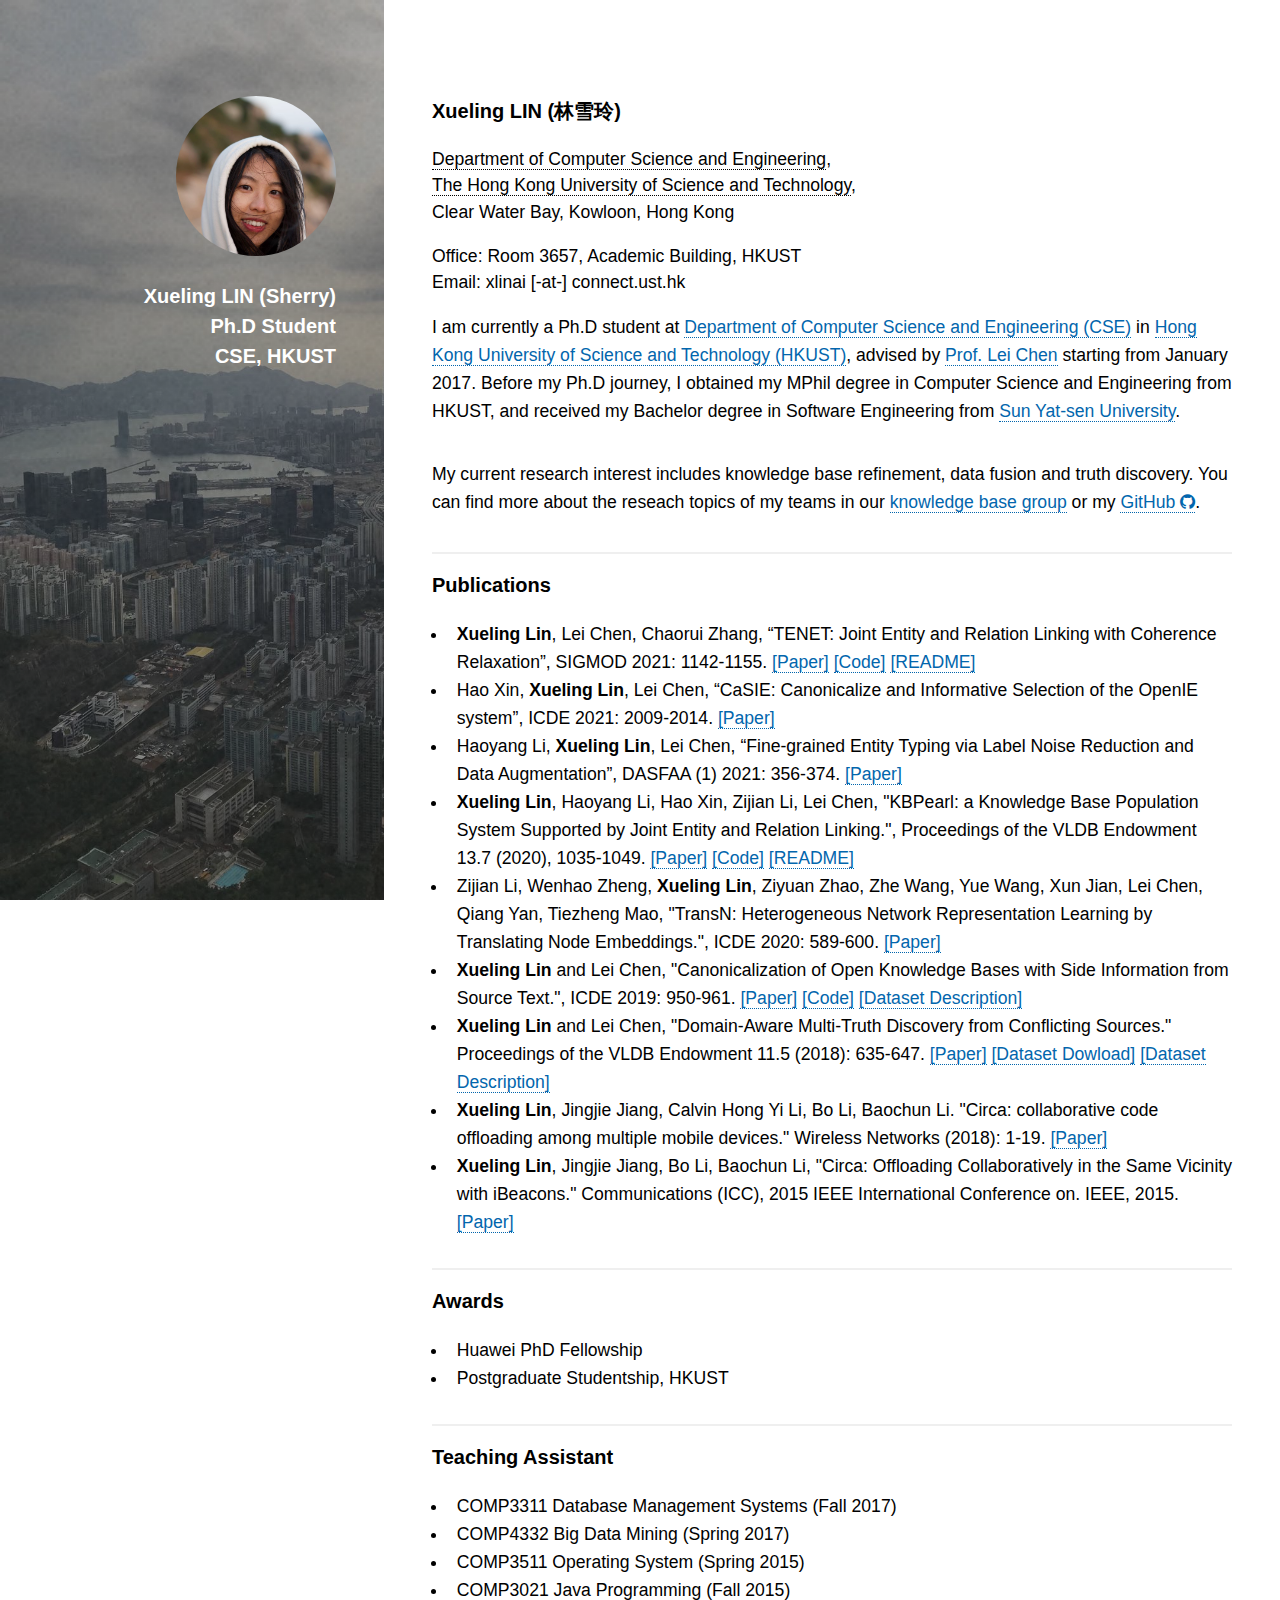
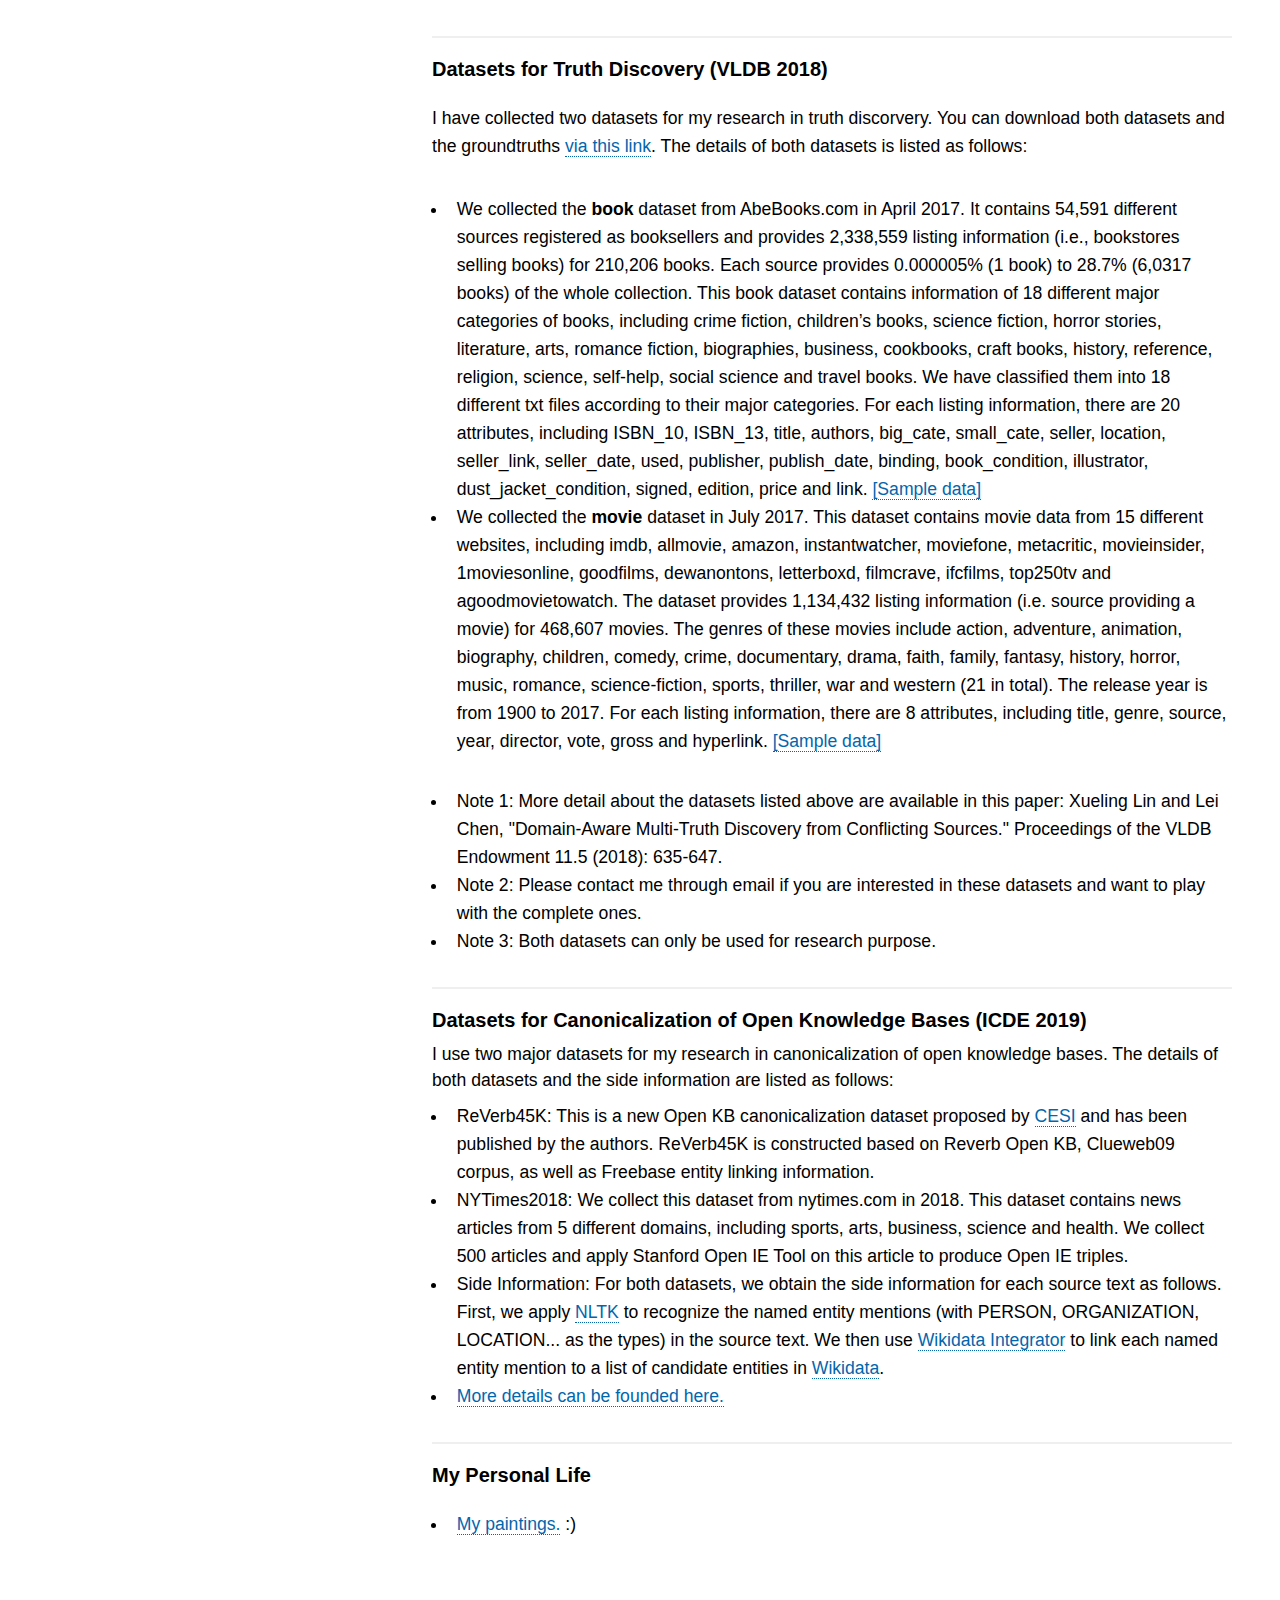
==== commit 5b1fa959: "added two paper links." ====
--- a/index.html
+++ b/index.html
@@ -69,9 +69,11 @@
 							<li><strong>Xueling Lin</strong>, Lei Chen, Chaorui Zhang, “TENET: Joint Entity and Relation Linking with Coherence Relaxation”, SIGMOD 2021: 1142-1155. <a href = 'https://dl.acm.org/doi/abs/10.1145/3448016.3457280'>[Paper]</a> <a href = 'https://hkustconnect-my.sharepoint.com/:u:/g/personal/xlinai_connect_ust_hk/EaRjU_KFSOJCuHzCcygSL7IBxl8lqe4iISx93zlBzkCWvg?e=opdPIr'>[Code]</a> <a href = 'https://hkustconnect-my.sharepoint.com/:t:/g/personal/xlinai_connect_ust_hk/ESExjk3FF8lChSJK9nRPY_sBJjX0nsxCB8EDrFoN1T3Ycw'>[README]</a>
 							</li>
 
-							<li>Hao Xin, <strong>Xueling Lin</strong>, Lei Chen, “CaSIE: Canonicalize and Informative Selection of the OpenIE system”, ICDE 2021: 2009-2014.</li>
-
-							<li>Haoyang Li, <strong>Xueling Lin</strong>, Lei Chen, “Fine-grained Entity Typing via Label Noise Reduction and Data Augmentation”, DASFAA (1) 2021: 356-374.</li>
+							<li>Hao Xin, <strong>Xueling Lin</strong>, Lei Chen, “CaSIE: Canonicalize and Informative Selection of the OpenIE system”, ICDE 2021: 2009-2014. <a href = 'https://ieeexplore.ieee.org/document/9458825'>[Paper]</a>
+							</li>
+
+							<li>Haoyang Li, <strong>Xueling Lin</strong>, Lei Chen, “Fine-grained Entity Typing via Label Noise Reduction and Data Augmentation”, DASFAA (1) 2021: 356-374. <a href = 'https://link.springer.com/chapter/10.1007/978-3-030-73194-6_24'>[Paper]</a>
+							</li>
 
 							<li><strong>Xueling Lin</strong>, Haoyang Li, Hao Xin, Zijian Li, Lei Chen, "KBPearl: a Knowledge Base Population System Supported by Joint Entity and Relation Linking.", Proceedings of the VLDB Endowment 13.7 (2020), 1035-1049. <a href = 'http://www.vldb.org/pvldb/vol13/p1035-lin.pdf'>[Paper]</a> <a href = 'https://hkustconnect-my.sharepoint.com/:u:/g/personal/xlinai_connect_ust_hk/EZ5PrENE9LxAjJoLRTkXASsBiFevfbdPUpHPqjJeMvzJzQ?e=MYmS6N'>[Code]</a> <a href = 'https://hkustconnect-my.sharepoint.com/:t:/g/personal/xlinai_connect_ust_hk/EV7j5kwUJn1DqCeILFaocIwBf9FYYcX946Qltha10u5Rzg?e=Hcl3N1'>[README]</a>
 							</li>
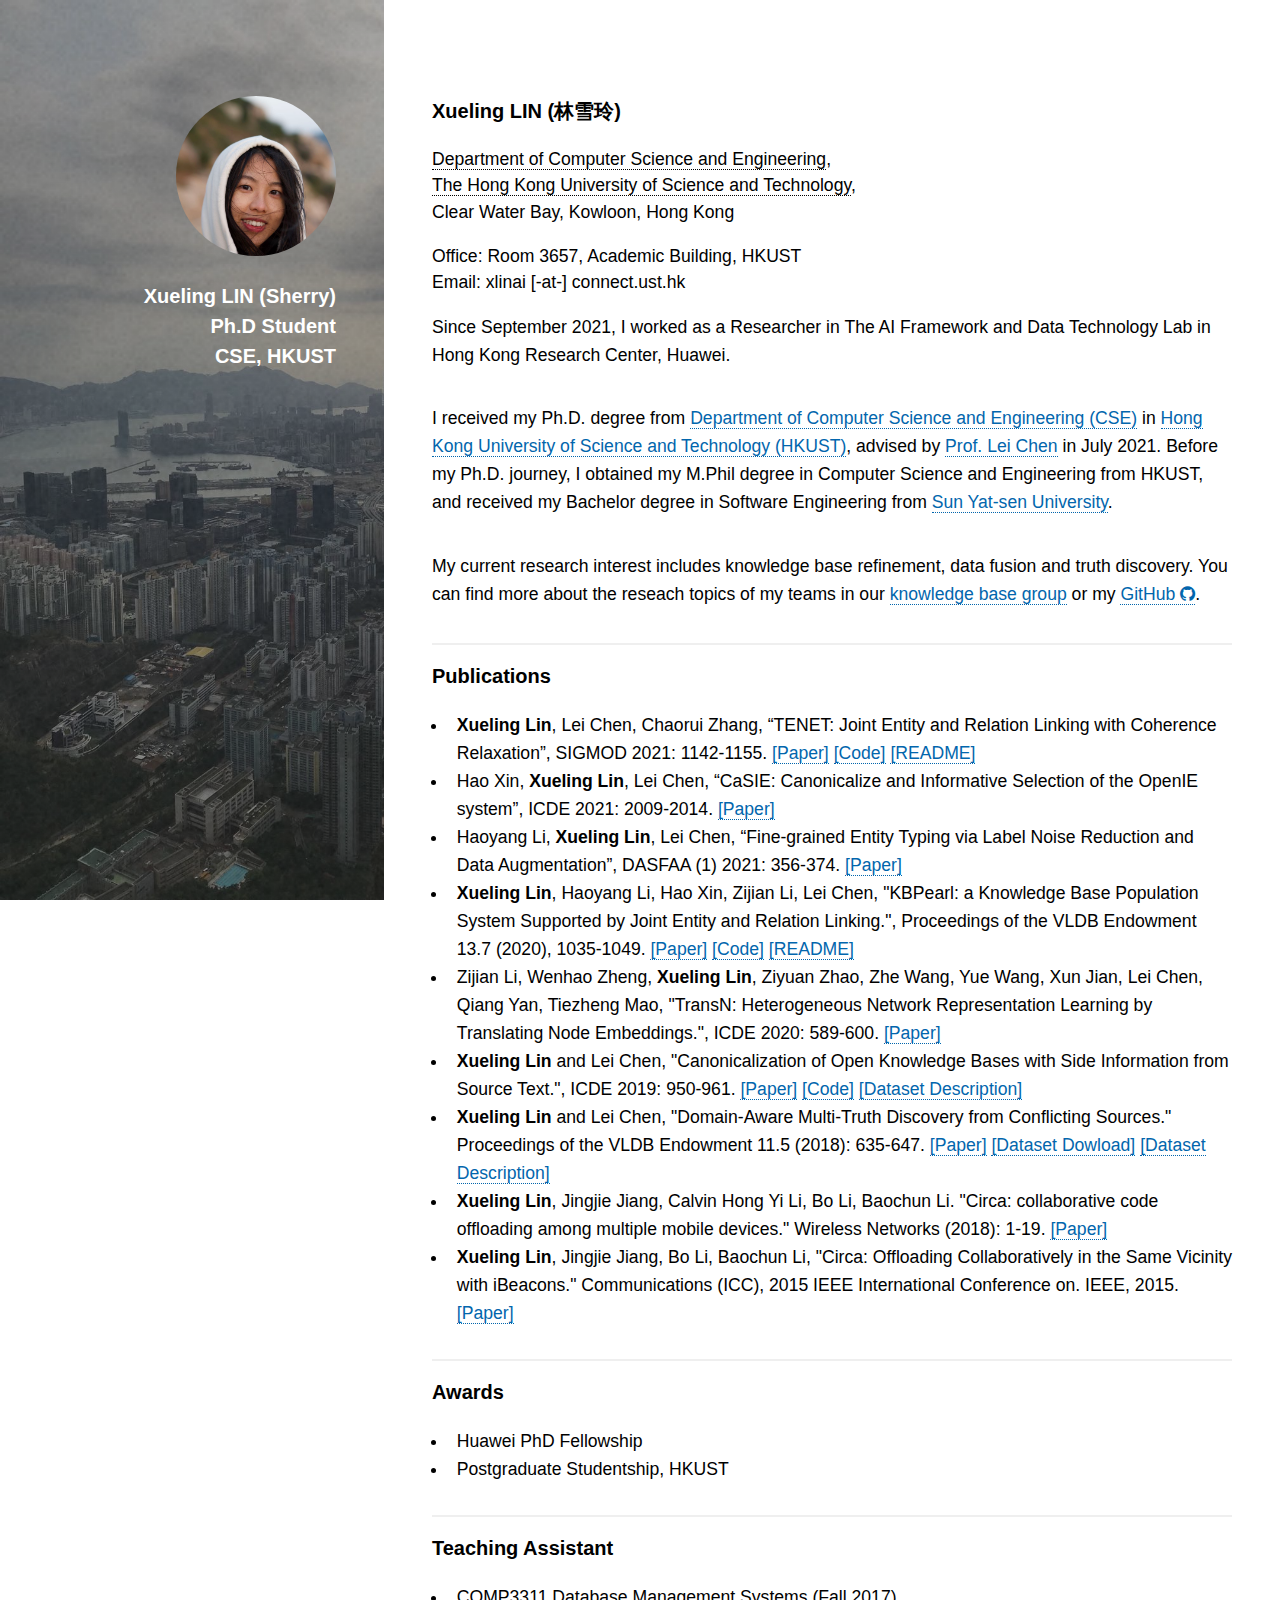
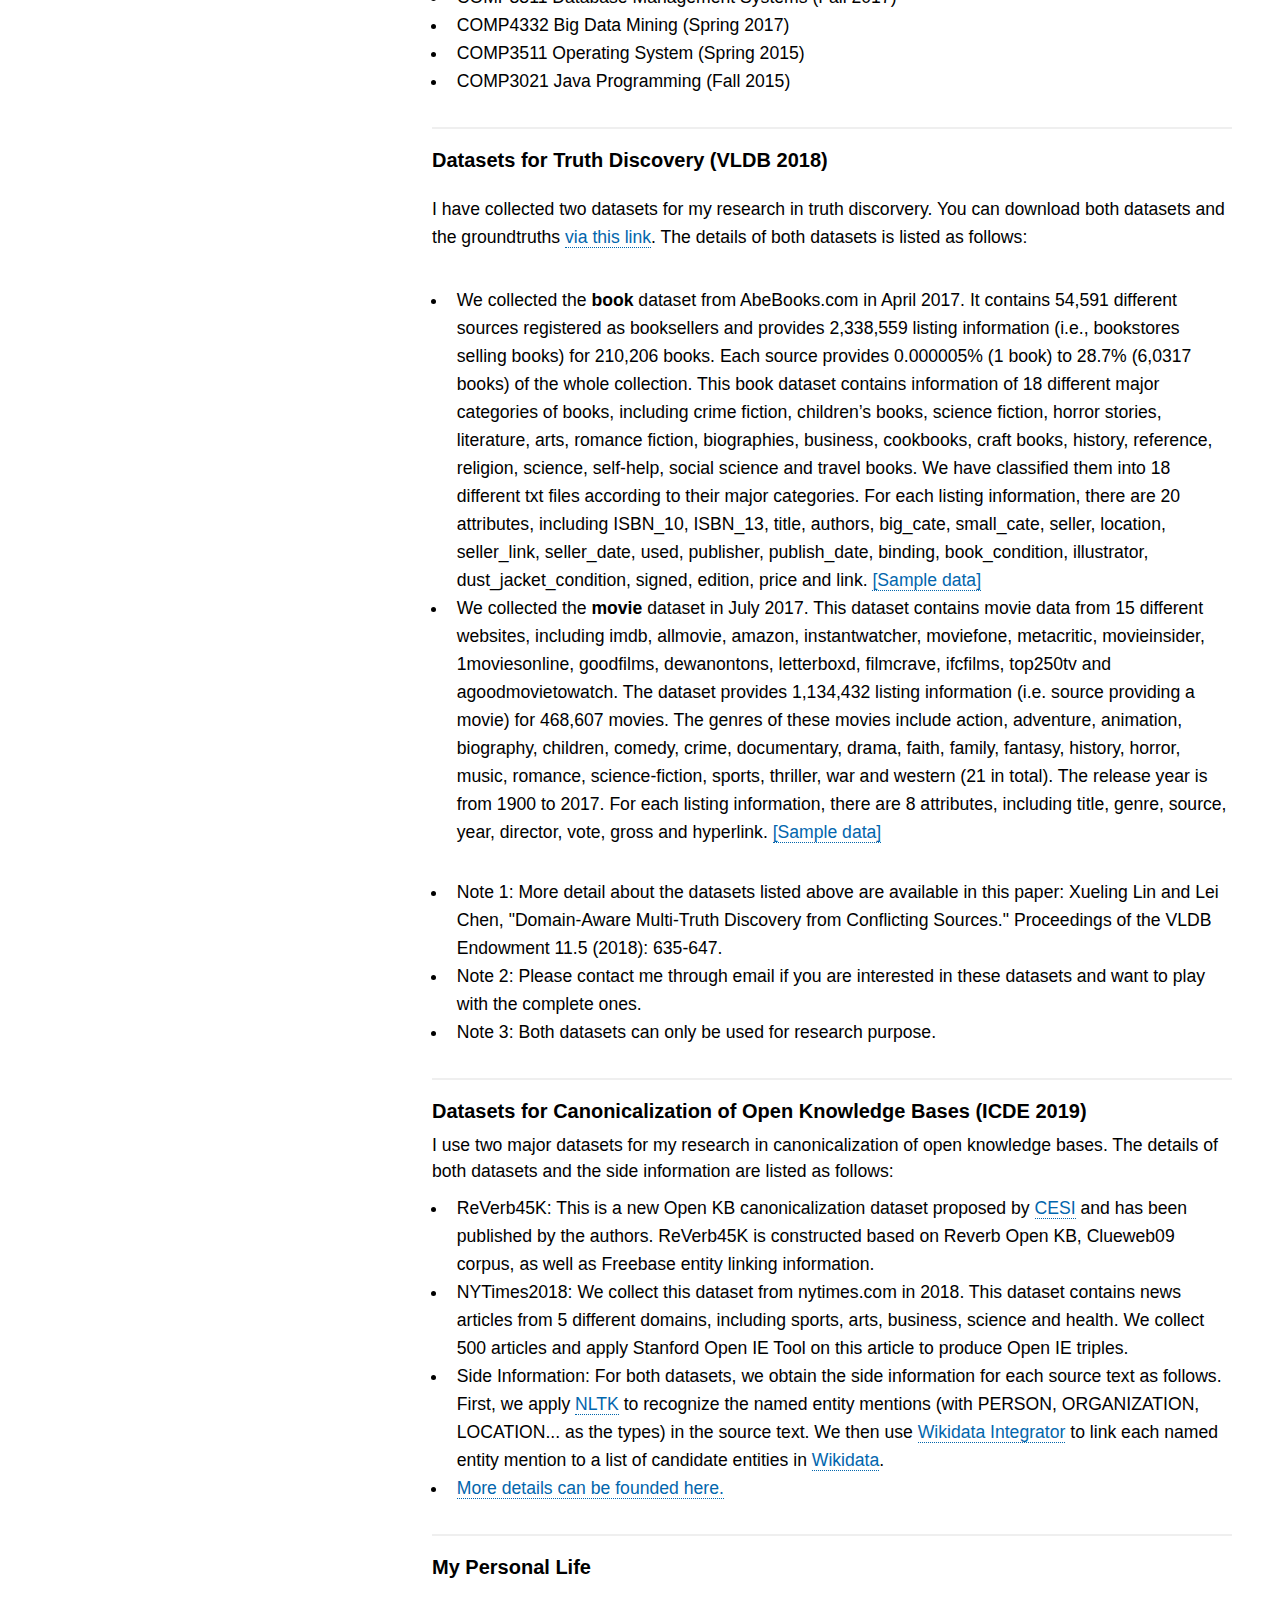
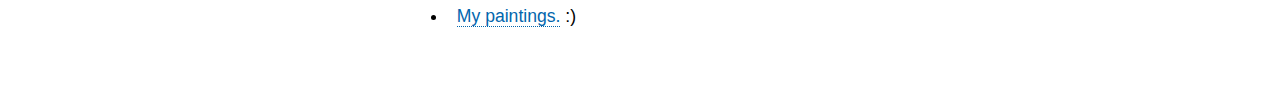
==== commit b5157923: "Update index.html" ====
--- a/index.html
+++ b/index.html
@@ -47,10 +47,10 @@
 						Email: xlinai [-at-] connect.ust.hk</br>
 						</h4>
 
-
-						<p>I am currently a Ph.D student at <a href= 'https://www.cse.ust.hk'>Department of Computer Science and Engineering (CSE)</a> in <a href= 'https://www.ust.hk'>Hong Kong University of Science and Technology (HKUST)</a>,
-							advised by <a href= 'https://www.cse.ust.hk/~leichen'>Prof. Lei Chen</a> starting from January 2017.
-							Before my Ph.D journey, I obtained my MPhil degree in Computer Science and Engineering from HKUST, and received my Bachelor degree in Software Engineering from <a href= 'http://www.sysu.edu.cn/en/index.htm'>Sun Yat-sen University</a>.</p>
+						<p>Since September 2021, I worked as a Researcher in The AI Framework and Data Technology Lab in Hong Kong Research Center, Huawei.
+						<p>I received my Ph.D. degree from <a href= 'https://www.cse.ust.hk'>Department of Computer Science and Engineering (CSE)</a> in <a href= 'https://www.ust.hk'>Hong Kong University of Science and Technology (HKUST)</a>,
+							advised by <a href= 'https://www.cse.ust.hk/~leichen'>Prof. Lei Chen</a> in July 2021.
+							Before my Ph.D. journey, I obtained my M.Phil degree in Computer Science and Engineering from HKUST, and received my Bachelor degree in Software Engineering from <a href= 'http://www.sysu.edu.cn/en/index.htm'>Sun Yat-sen University</a>.</p>
 
 						<p>My current research interest includes knowledge base refinement, data fusion and truth discovery. You can find more about the reseach topics of my teams in our <a href ='http://www.cse.ust.hk/knowledgegraph/home.html'>knowledge base group</a> or my <a href="https://github.com/heathersherry/Knowledge-Graph-Tutorials-and-Papers"> GitHub <span class="icon fa-github"></span></a>.</p>
 
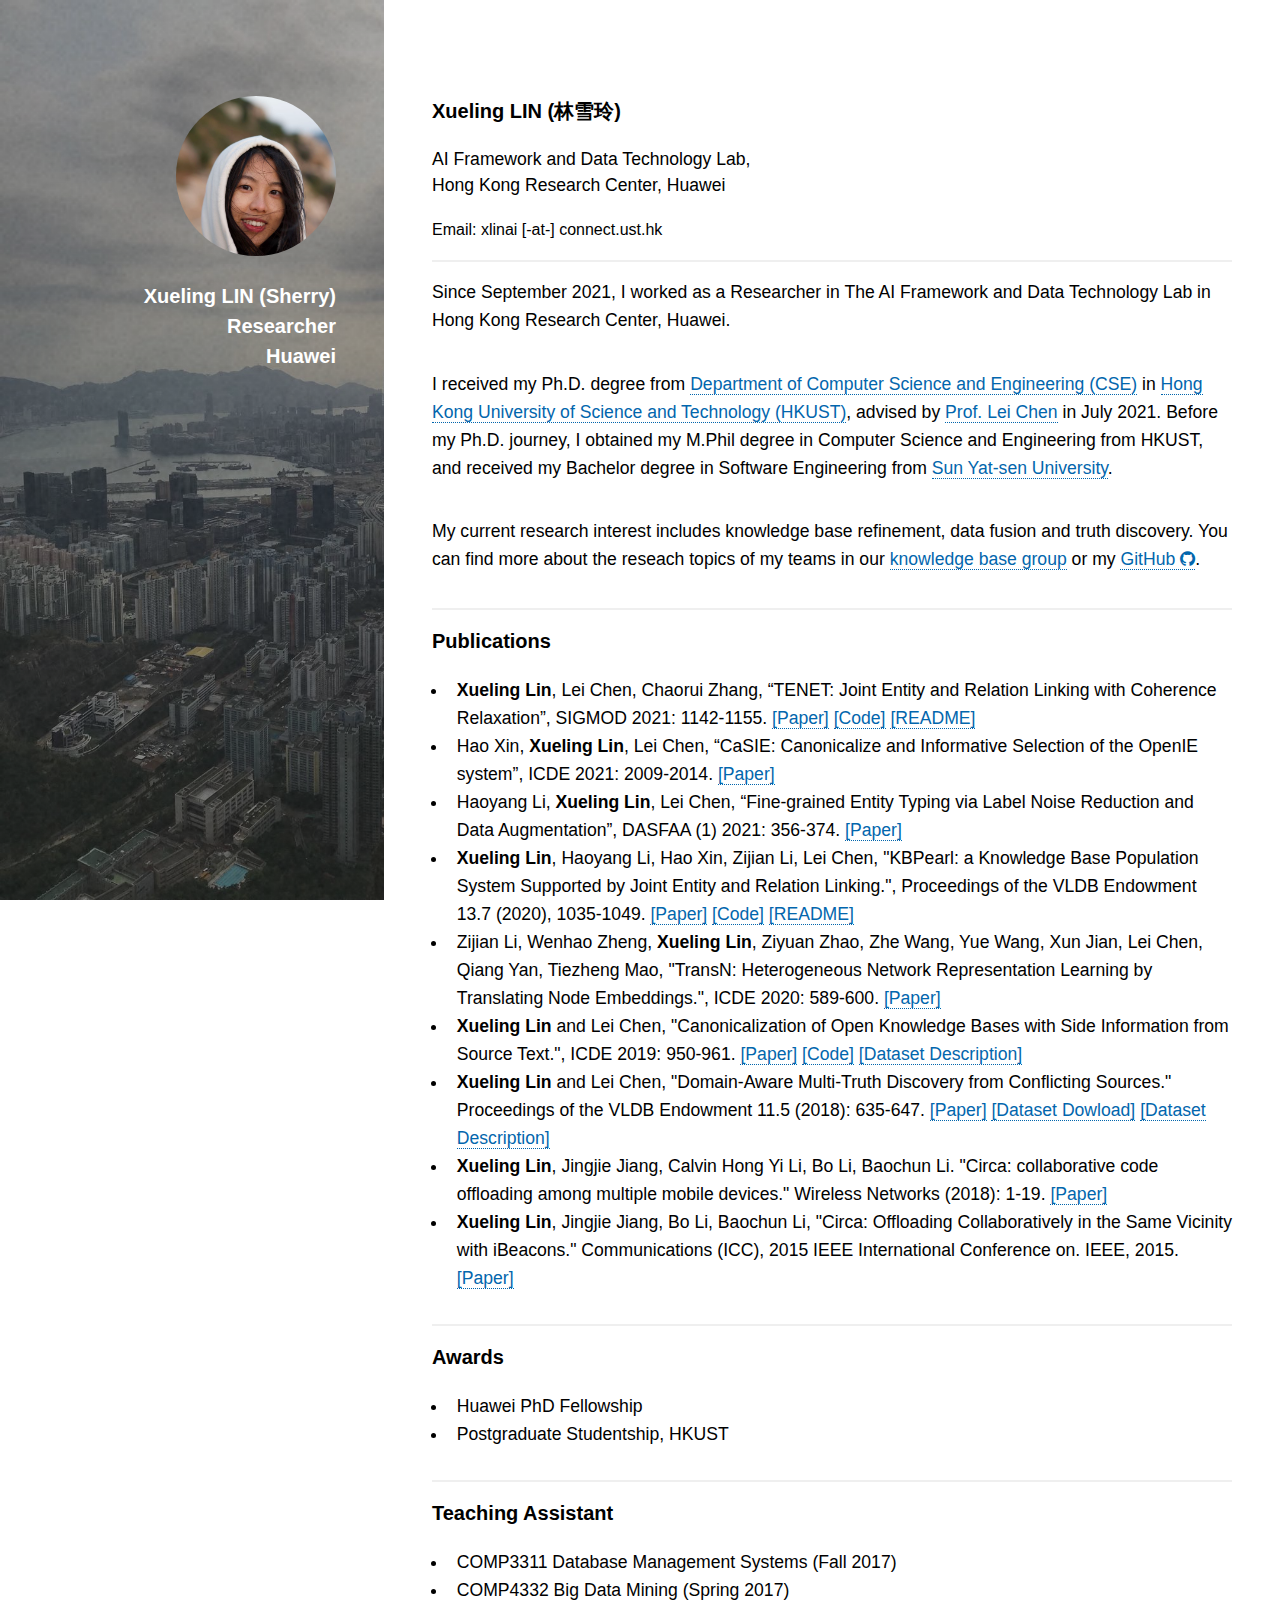
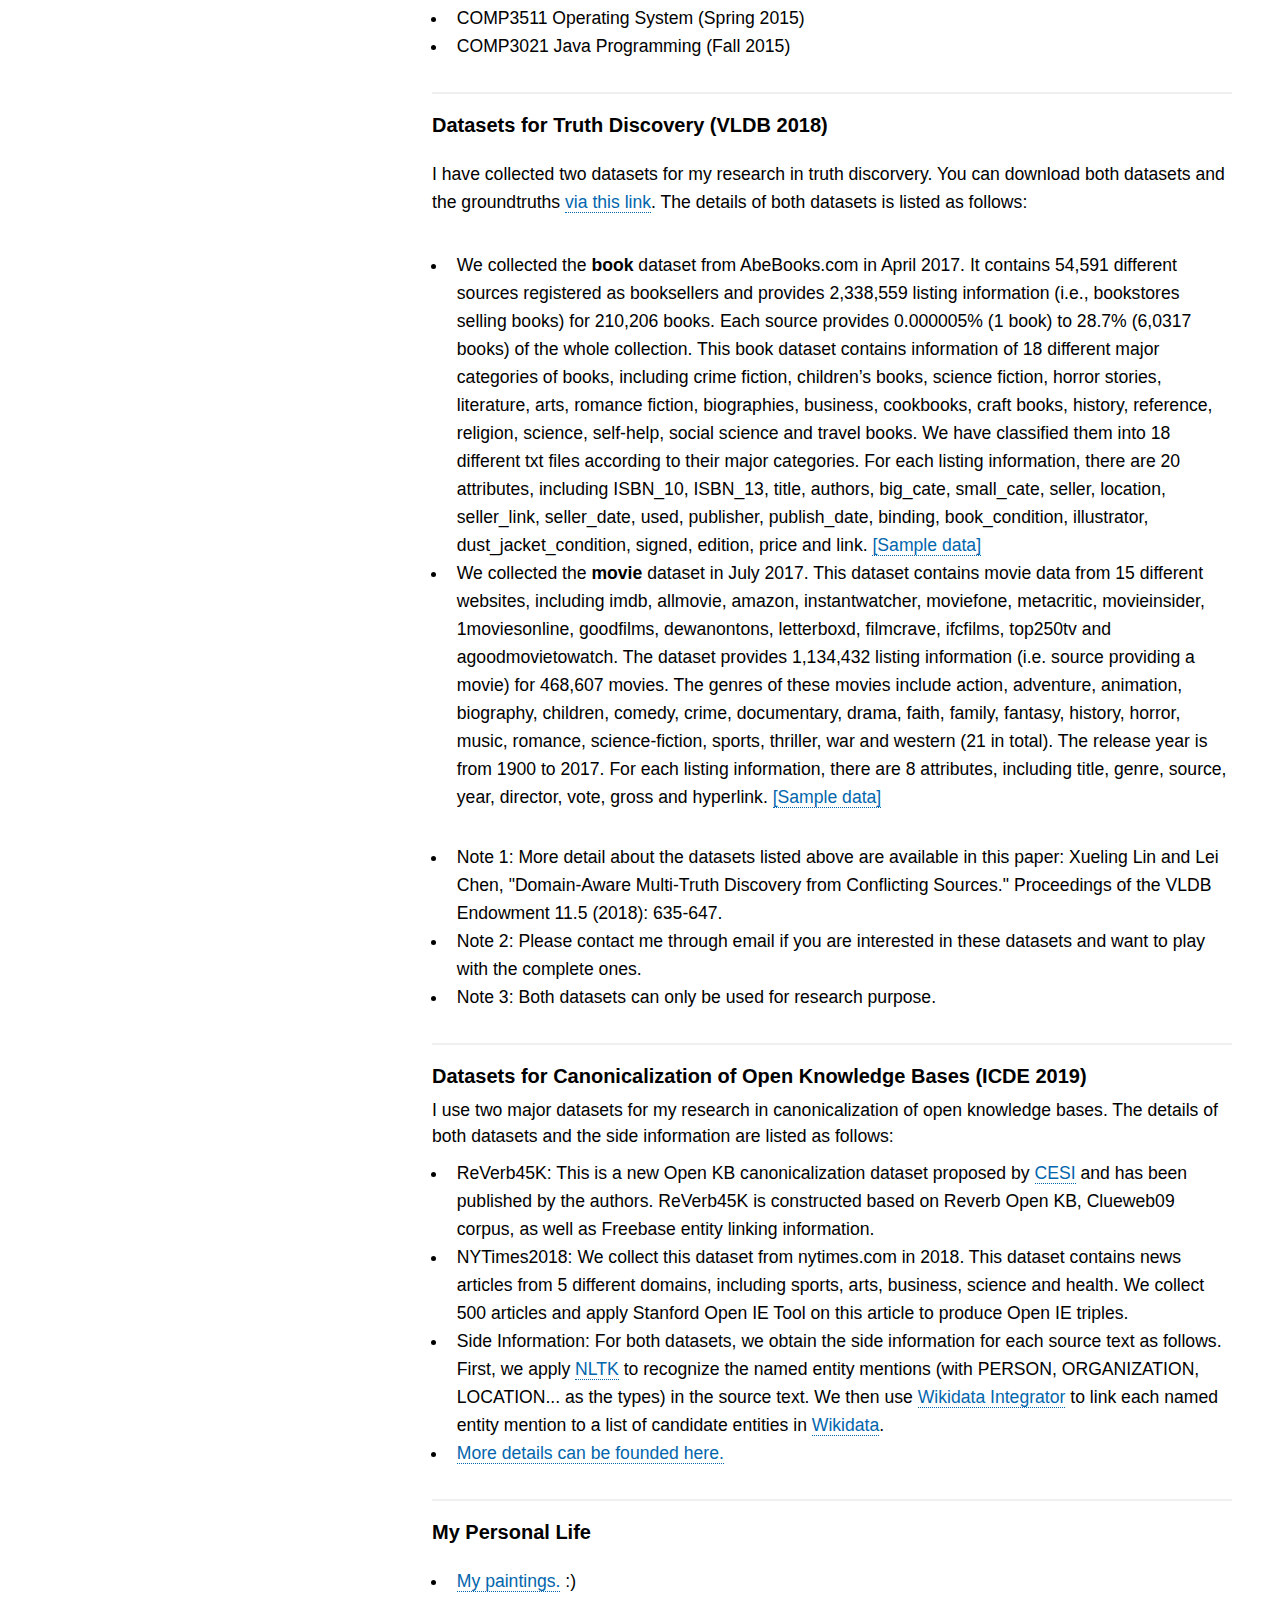
==== commit 83ddf44e: "Update index.html" ====
--- a/index.html
+++ b/index.html
@@ -24,39 +24,32 @@
 			<header id="header">
 				<a href="index.html" class="image avatar"><img src="images/sherry3.jpg" alt="" /></a>
 				<h1><strong>Xueling LIN (Sherry)</strong></h1>
-				<h1><strong>Ph.D Student</strong></h1>
-				<h1><strong>CSE, HKUST</strong></h1>
+				<h1><strong>Researcher</strong></h1>
+				<h1><strong>Huawei</strong></h1>
 			</header>
 
 		<!-- Main -->
 			<div id="main">
 
-
-		
 				<!-- About me -->
 					<section id="aboutme">
 						<header class="major">
 							<h3><strong>Xueling LIN (林雪玲)</strong></h3>
 						</header>
-						<h4><a href= 'https://www.cse.ust.hk'>Department of Computer Science and Engineering</a>,</br>
-						<a href= 'https://www.ust.hk'>The Hong Kong University of Science and Technology</a>,</br>
-							Clear Water Bay, Kowloon, Hong Kong
+						<h4>AI Framework and Data Technology Lab,</br>
+						Hong Kong Research Center, Huawei</br>
 						</h4>
 
-						<h4>Office: Room 3657, Academic Building, HKUST</br>
 						Email: xlinai [-at-] connect.ust.hk</br>
 						</h4>
-
+					</section>
+				<!-- Experience -->
+					<section id="experience">
 						<p>Since September 2021, I worked as a Researcher in The AI Framework and Data Technology Lab in Hong Kong Research Center, Huawei.
 						<p>I received my Ph.D. degree from <a href= 'https://www.cse.ust.hk'>Department of Computer Science and Engineering (CSE)</a> in <a href= 'https://www.ust.hk'>Hong Kong University of Science and Technology (HKUST)</a>,
 							advised by <a href= 'https://www.cse.ust.hk/~leichen'>Prof. Lei Chen</a> in July 2021.
 							Before my Ph.D. journey, I obtained my M.Phil degree in Computer Science and Engineering from HKUST, and received my Bachelor degree in Software Engineering from <a href= 'http://www.sysu.edu.cn/en/index.htm'>Sun Yat-sen University</a>.</p>
-
 						<p>My current research interest includes knowledge base refinement, data fusion and truth discovery. You can find more about the reseach topics of my teams in our <a href ='http://www.cse.ust.hk/knowledgegraph/home.html'>knowledge base group</a> or my <a href="https://github.com/heathersherry/Knowledge-Graph-Tutorials-and-Papers"> GitHub <span class="icon fa-github"></span></a>.</p>
-
-
-
-
 					</section>
 
 				<!-- Publication -->
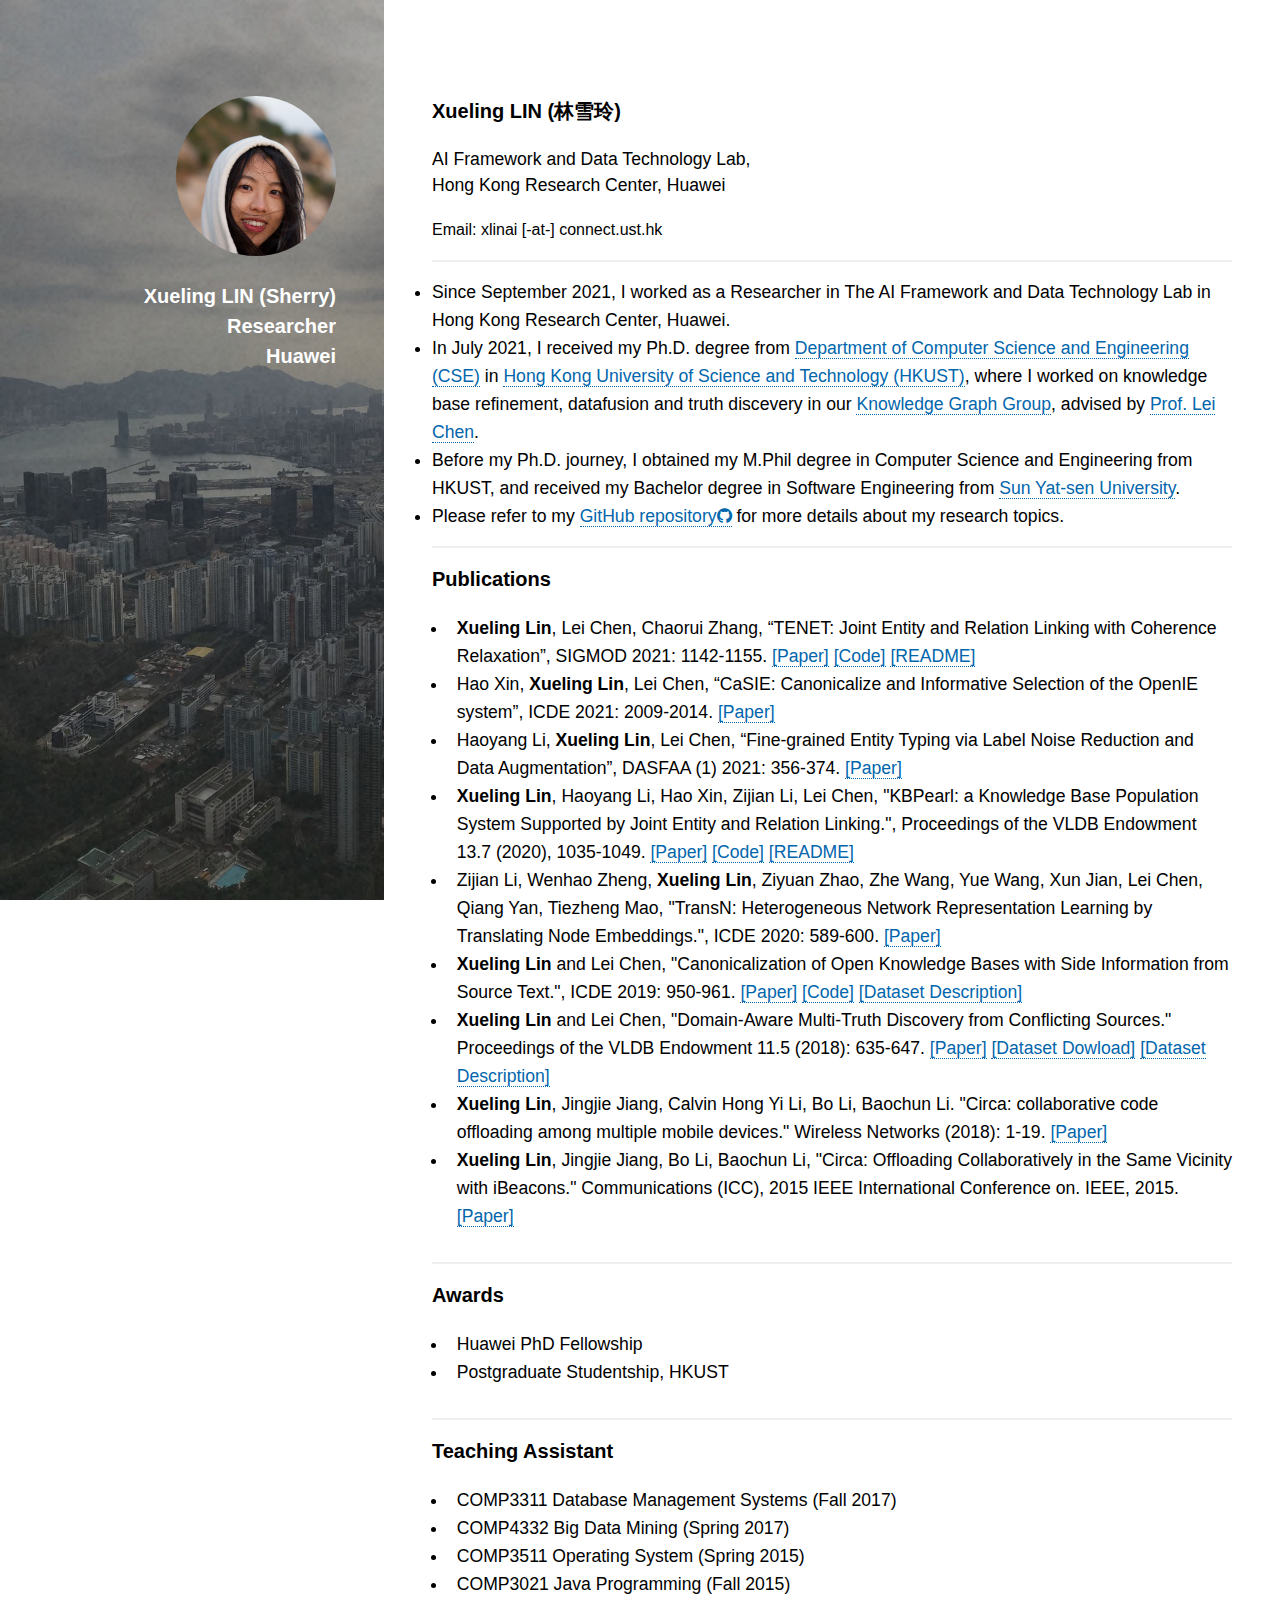
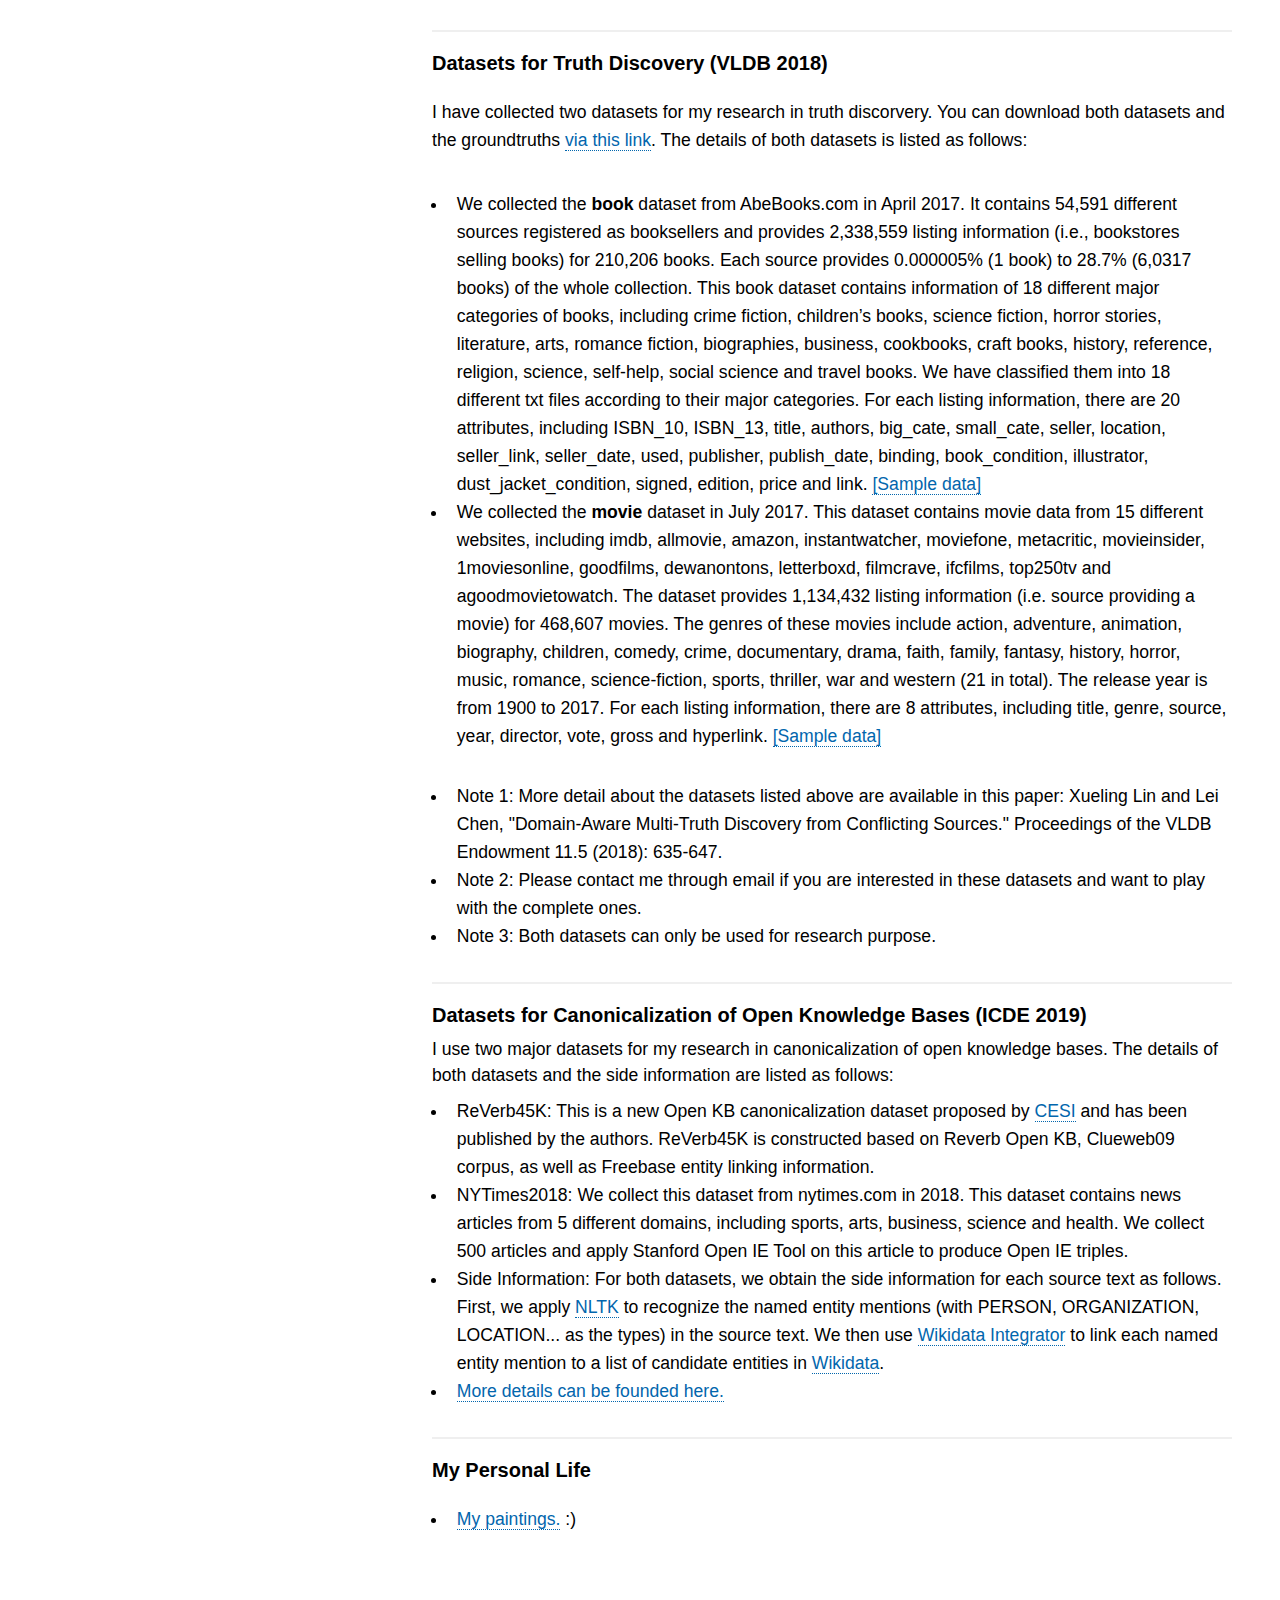
==== commit 52818706: "Update index.html" ====
--- a/index.html
+++ b/index.html
@@ -45,11 +45,11 @@
 					</section>
 				<!-- Experience -->
 					<section id="experience">
-						<p>Since September 2021, I worked as a Researcher in The AI Framework and Data Technology Lab in Hong Kong Research Center, Huawei.
-						<p>I received my Ph.D. degree from <a href= 'https://www.cse.ust.hk'>Department of Computer Science and Engineering (CSE)</a> in <a href= 'https://www.ust.hk'>Hong Kong University of Science and Technology (HKUST)</a>,
-							advised by <a href= 'https://www.cse.ust.hk/~leichen'>Prof. Lei Chen</a> in July 2021.
-							Before my Ph.D. journey, I obtained my M.Phil degree in Computer Science and Engineering from HKUST, and received my Bachelor degree in Software Engineering from <a href= 'http://www.sysu.edu.cn/en/index.htm'>Sun Yat-sen University</a>.</p>
-						<p>My current research interest includes knowledge base refinement, data fusion and truth discovery. You can find more about the reseach topics of my teams in our <a href ='http://www.cse.ust.hk/knowledgegraph/home.html'>knowledge base group</a> or my <a href="https://github.com/heathersherry/Knowledge-Graph-Tutorials-and-Papers"> GitHub <span class="icon fa-github"></span></a>.</p>
+						<li>Since September 2021, I worked as a Researcher in The AI Framework and Data Technology Lab in Hong Kong Research Center, Huawei.</li>
+						<li>In July 2021, I received my Ph.D. degree from <a href= 'https://www.cse.ust.hk'>Department of Computer Science and Engineering (CSE)</a> in <a href= 'https://www.ust.hk'>Hong Kong University of Science and Technology (HKUST)</a>,
+						where I worked on knowledge base refinement, datafusion and truth discevery in our <a href ='http://www.cse.ust.hk/knowledgegraph/home.html'>Knowledge Graph Group</a>, advised by <a href= 'https://www.cse.ust.hk/~leichen'>Prof. Lei Chen</a>.</li>
+						<li>Before my Ph.D. journey, I obtained my M.Phil degree in Computer Science and Engineering from HKUST, and received my Bachelor degree in Software Engineering from <a href= 'http://www.sysu.edu.cn/en/index.htm'>Sun Yat-sen University</a>.</li>
+						<li>Please refer to my <a href="https://github.com/heathersherry/Knowledge-Graph-Tutorials-and-Papers"> GitHub repository<span class="icon fa-github"></span></a> for more details about my research topics.</li>
 					</section>
 
 				<!-- Publication -->
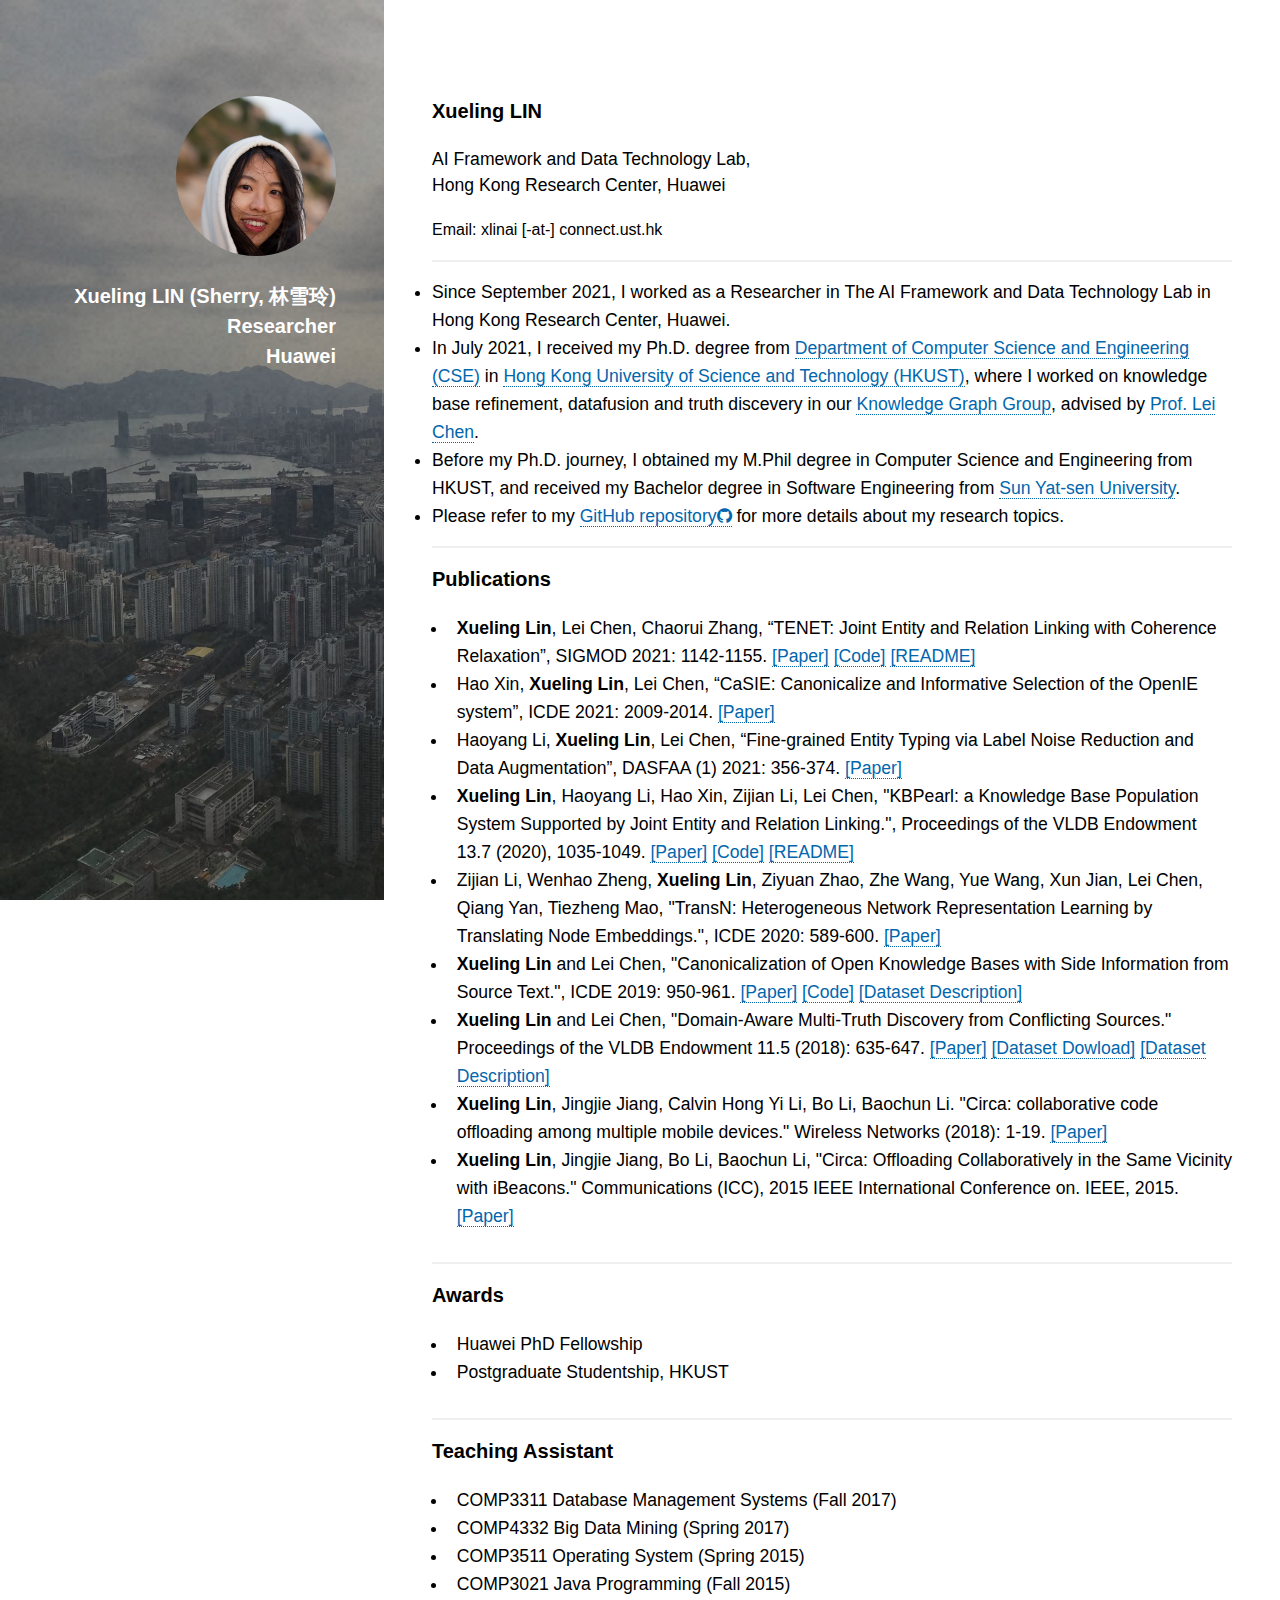
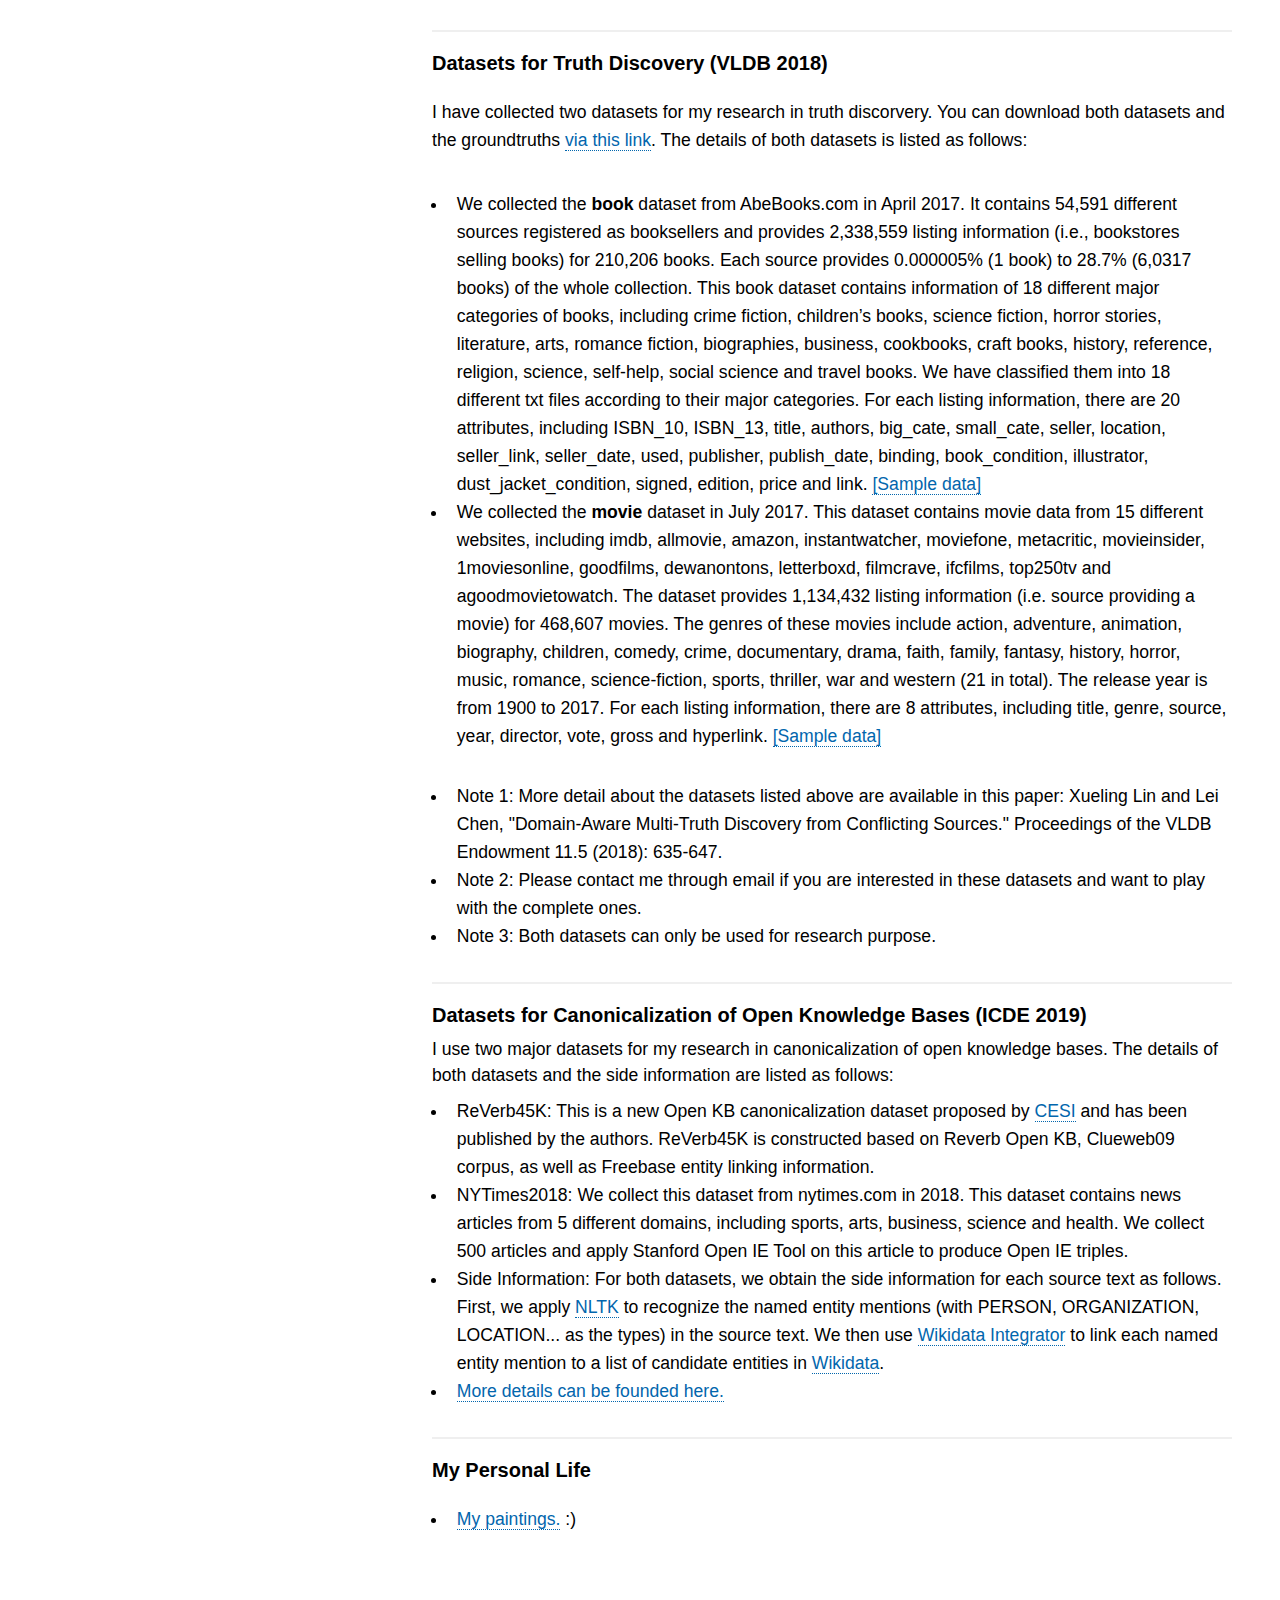
==== commit 0f1b3de3: "Update index.html" ====
--- a/index.html
+++ b/index.html
@@ -23,7 +23,7 @@
 		<!-- Header -->
 			<header id="header">
 				<a href="index.html" class="image avatar"><img src="images/sherry3.jpg" alt="" /></a>
-				<h1><strong>Xueling LIN (Sherry)</strong></h1>
+				<h1><strong>Xueling LIN (Sherry, 林雪玲)</strong></h1>
 				<h1><strong>Researcher</strong></h1>
 				<h1><strong>Huawei</strong></h1>
 			</header>
@@ -34,7 +34,7 @@
 				<!-- About me -->
 					<section id="aboutme">
 						<header class="major">
-							<h3><strong>Xueling LIN (林雪玲)</strong></h3>
+							<h3><strong>Xueling LIN</strong></h3>
 						</header>
 						<h4>AI Framework and Data Technology Lab,</br>
 						Hong Kong Research Center, Huawei</br>
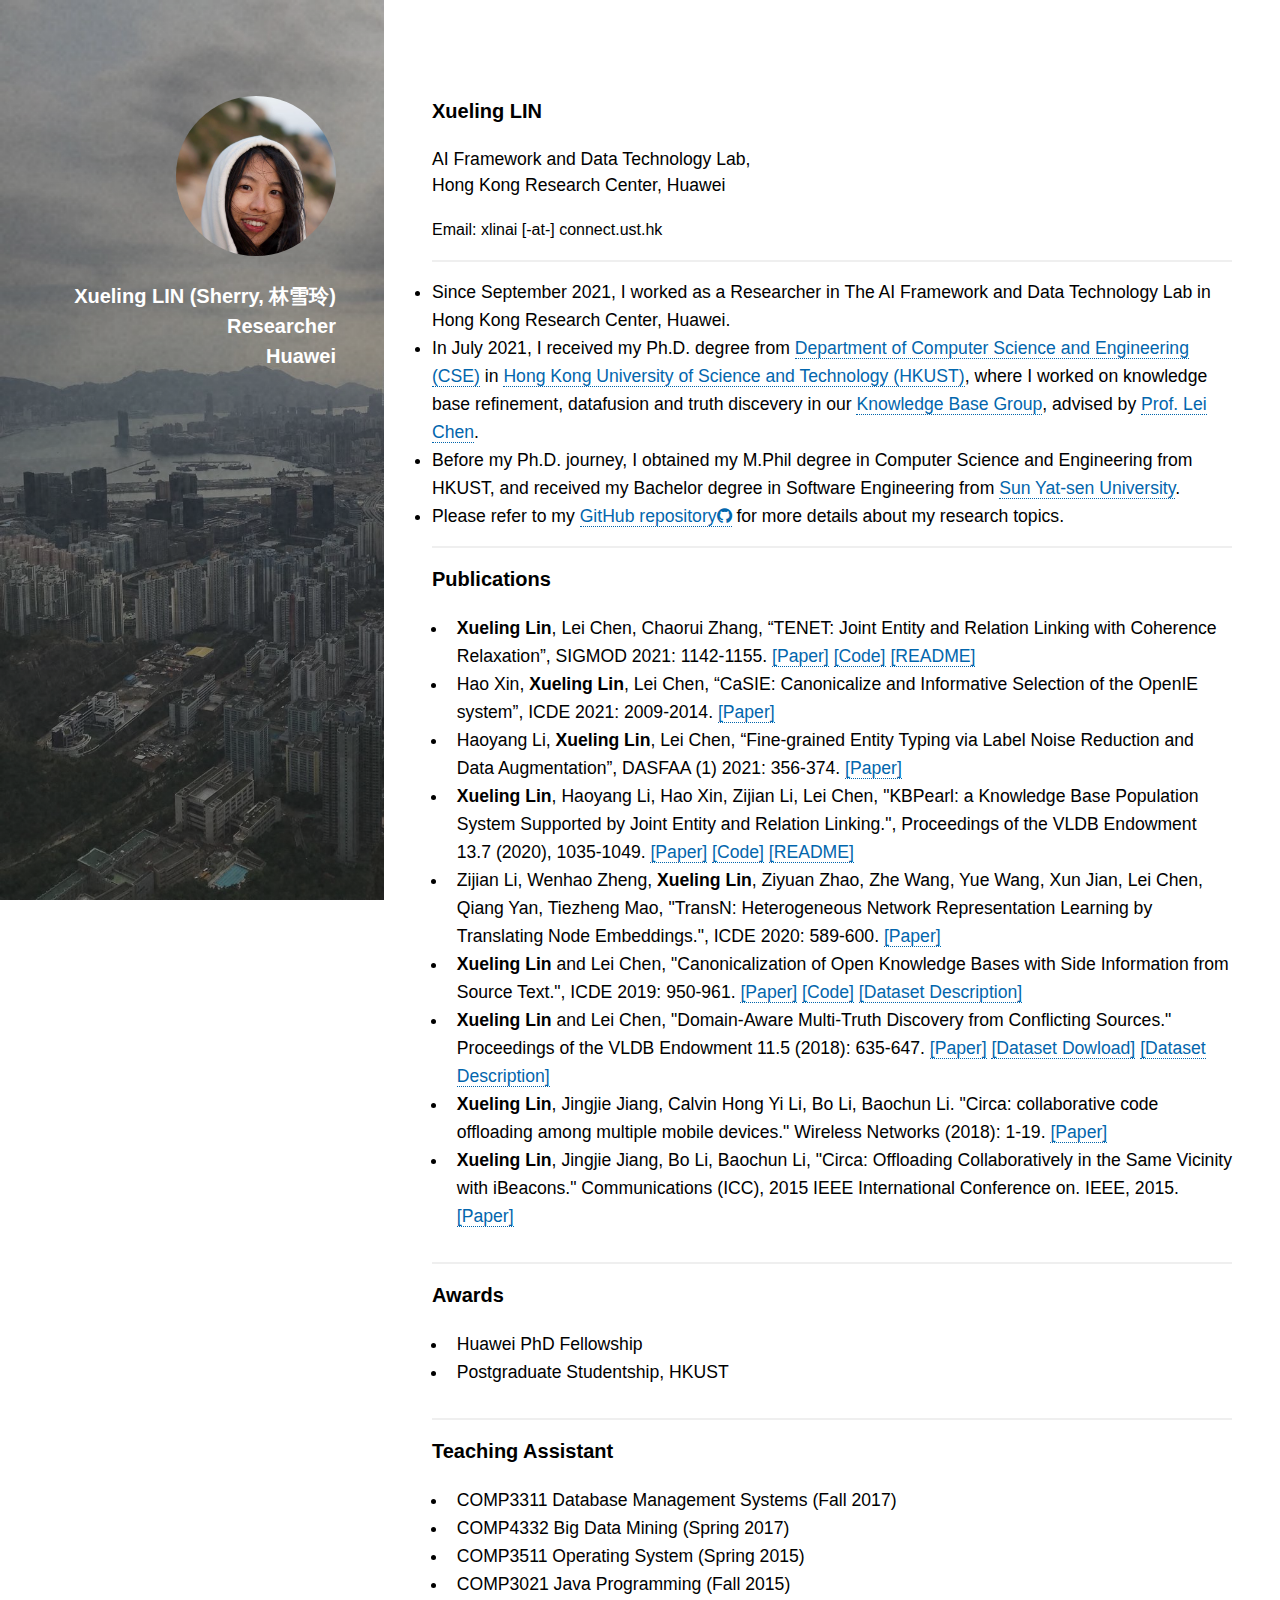
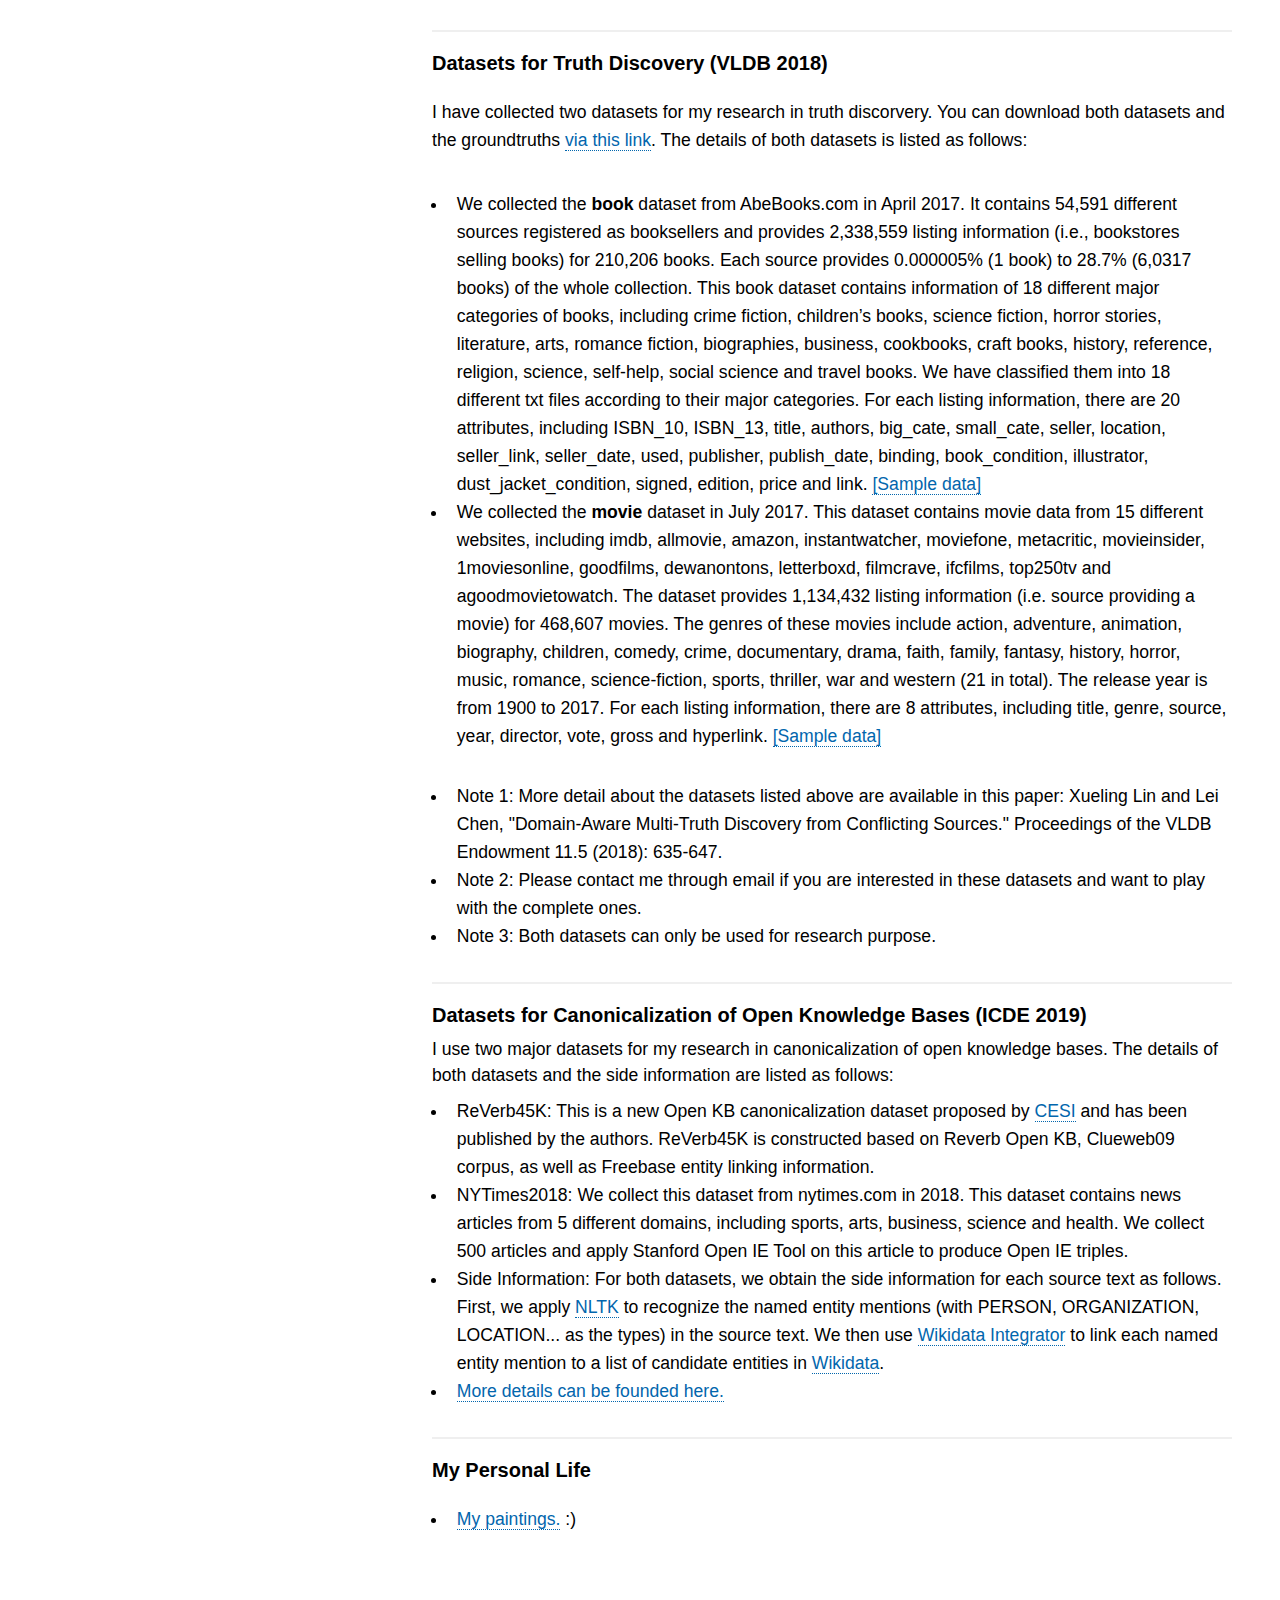
==== commit c3928ca1: "Update index.html" ====
--- a/index.html
+++ b/index.html
@@ -47,7 +47,7 @@
 					<section id="experience">
 						<li>Since September 2021, I worked as a Researcher in The AI Framework and Data Technology Lab in Hong Kong Research Center, Huawei.</li>
 						<li>In July 2021, I received my Ph.D. degree from <a href= 'https://www.cse.ust.hk'>Department of Computer Science and Engineering (CSE)</a> in <a href= 'https://www.ust.hk'>Hong Kong University of Science and Technology (HKUST)</a>,
-						where I worked on knowledge base refinement, datafusion and truth discevery in our <a href ='http://www.cse.ust.hk/knowledgegraph/home.html'>Knowledge Graph Group</a>, advised by <a href= 'https://www.cse.ust.hk/~leichen'>Prof. Lei Chen</a>.</li>
+						where I worked on knowledge base refinement, datafusion and truth discevery in our <a href ='http://www.cse.ust.hk/knowledgegraph/home.html'>Knowledge Base Group</a>, advised by <a href= 'https://www.cse.ust.hk/~leichen'>Prof. Lei Chen</a>.</li>
 						<li>Before my Ph.D. journey, I obtained my M.Phil degree in Computer Science and Engineering from HKUST, and received my Bachelor degree in Software Engineering from <a href= 'http://www.sysu.edu.cn/en/index.htm'>Sun Yat-sen University</a>.</li>
 						<li>Please refer to my <a href="https://github.com/heathersherry/Knowledge-Graph-Tutorials-and-Papers"> GitHub repository<span class="icon fa-github"></span></a> for more details about my research topics.</li>
 					</section>
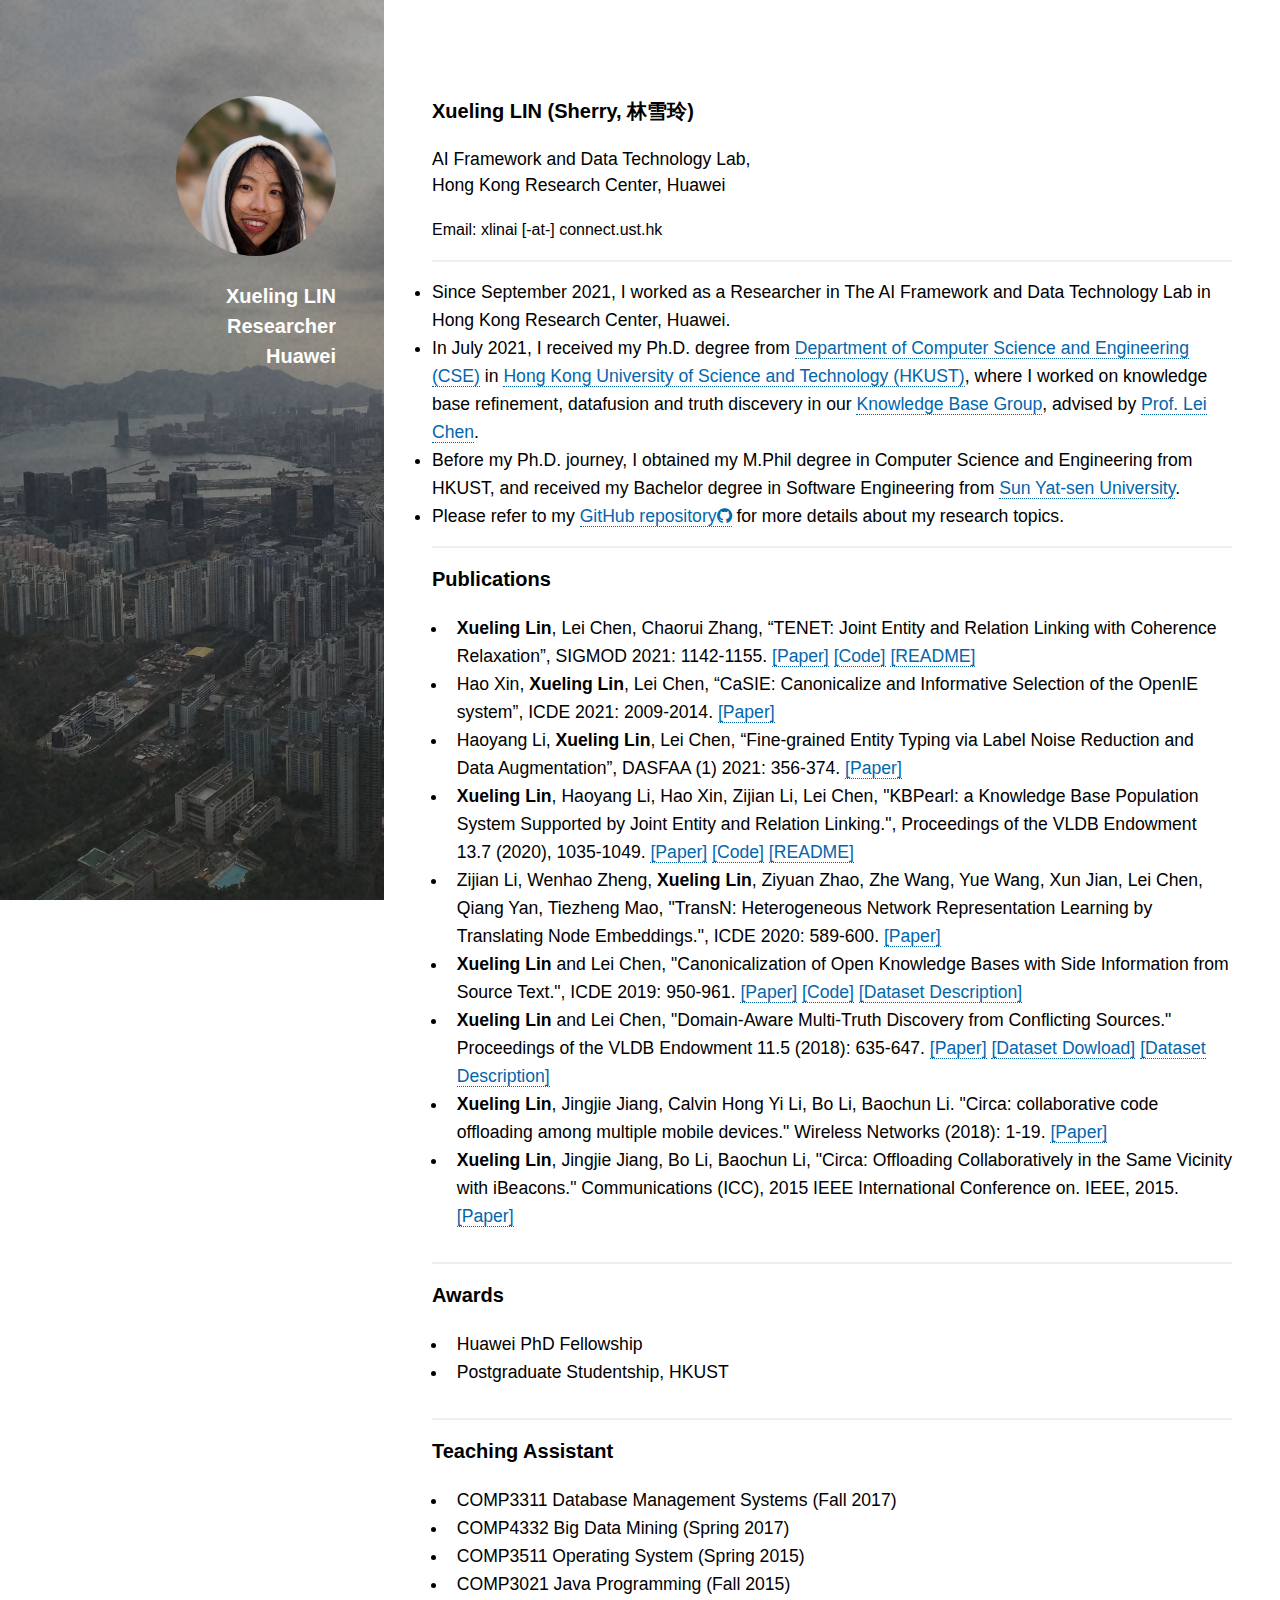
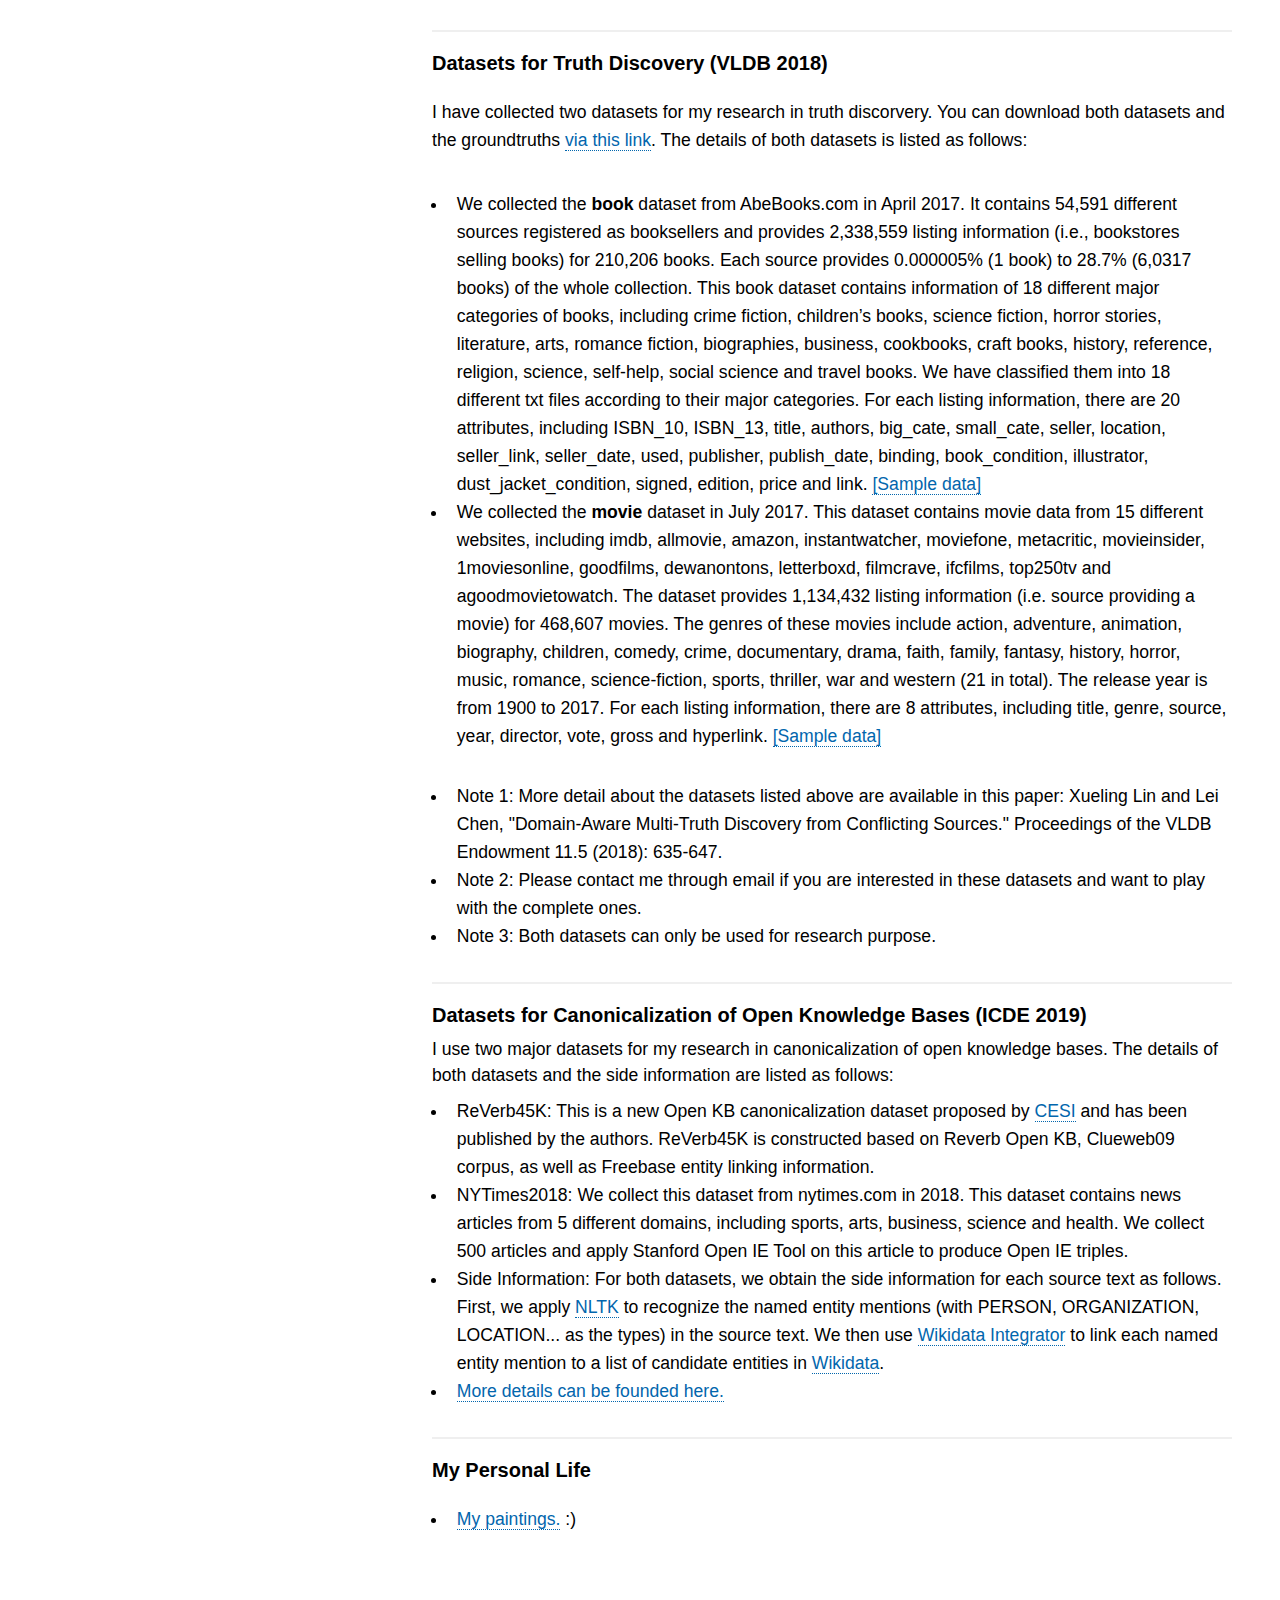
==== commit aed466f6: "Update index.html" ====
--- a/index.html
+++ b/index.html
@@ -23,7 +23,7 @@
 		<!-- Header -->
 			<header id="header">
 				<a href="index.html" class="image avatar"><img src="images/sherry3.jpg" alt="" /></a>
-				<h1><strong>Xueling LIN (Sherry, 林雪玲)</strong></h1>
+				<h1><strong>Xueling LIN</strong></h1>
 				<h1><strong>Researcher</strong></h1>
 				<h1><strong>Huawei</strong></h1>
 			</header>
@@ -34,7 +34,7 @@
 				<!-- About me -->
 					<section id="aboutme">
 						<header class="major">
-							<h3><strong>Xueling LIN</strong></h3>
+							<h3><strong>Xueling LIN (Sherry, 林雪玲)</strong></h3>
 						</header>
 						<h4>AI Framework and Data Technology Lab,</br>
 						Hong Kong Research Center, Huawei</br>
